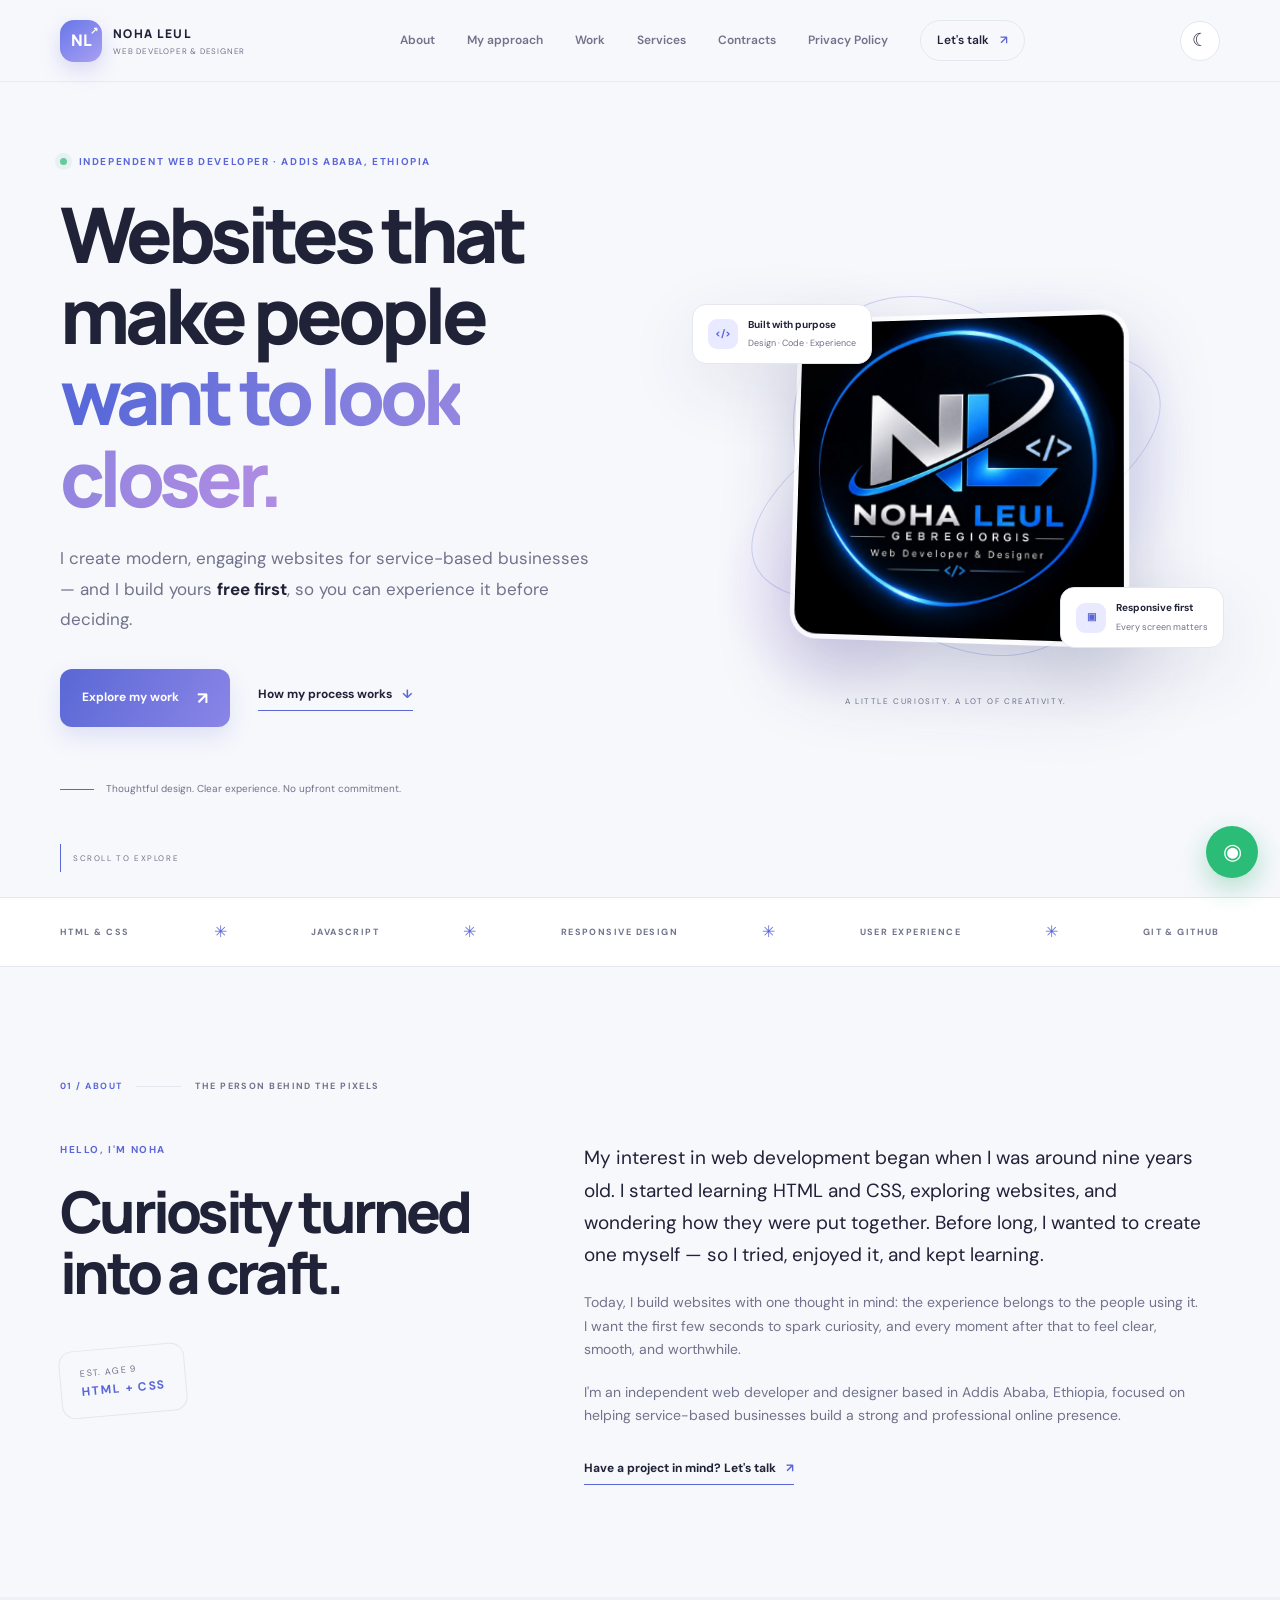
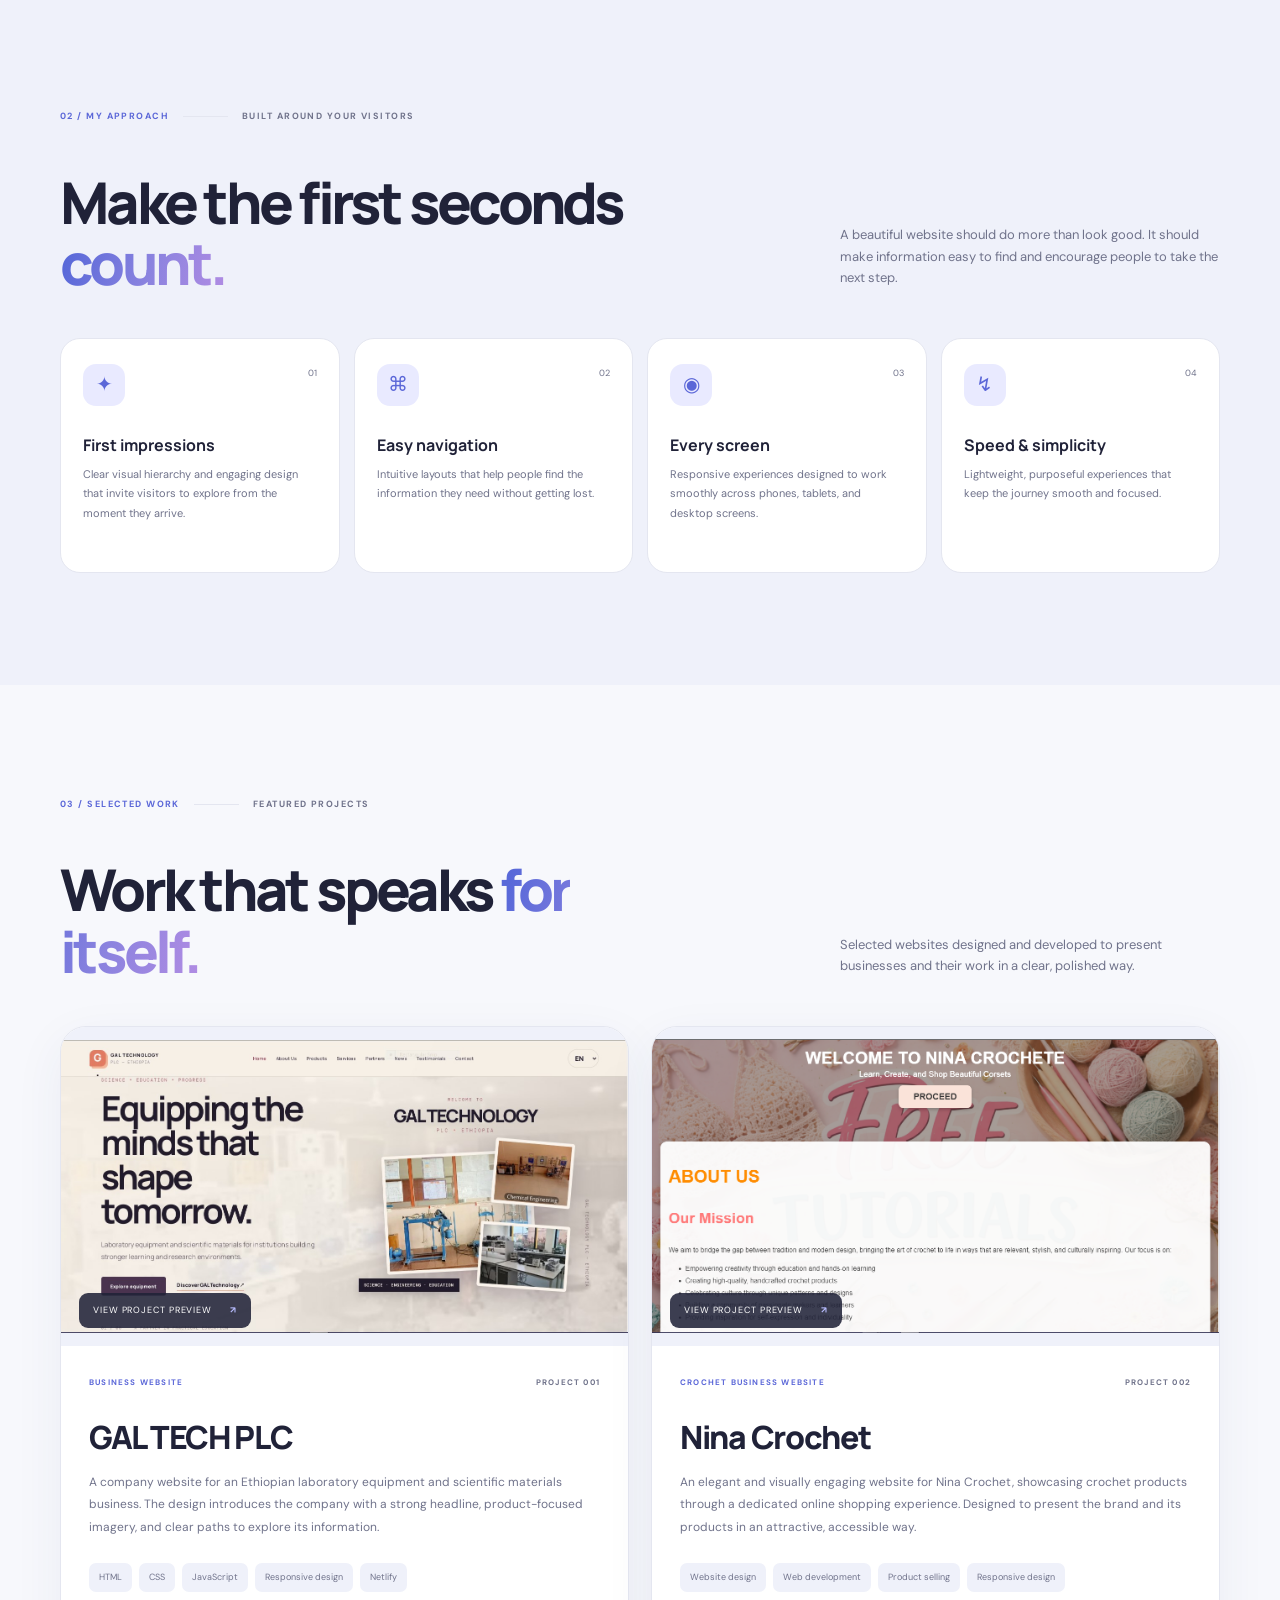
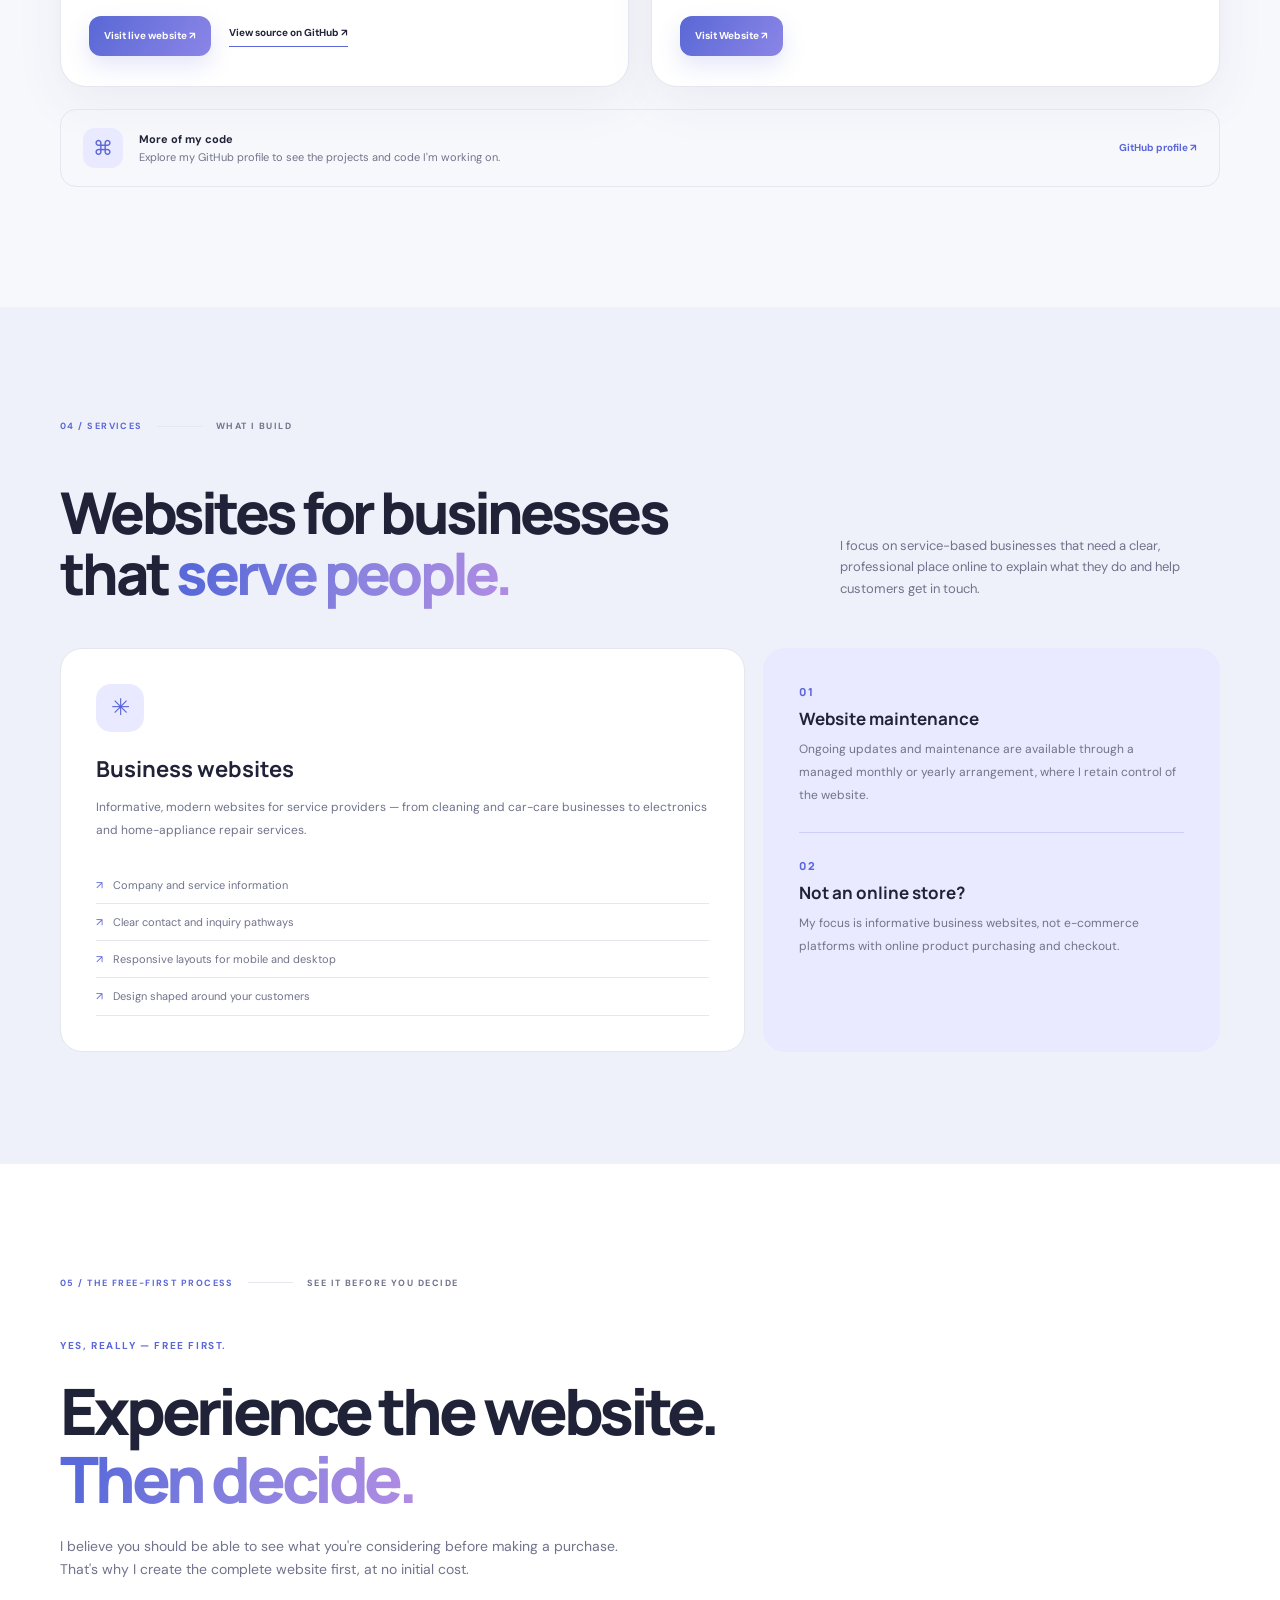
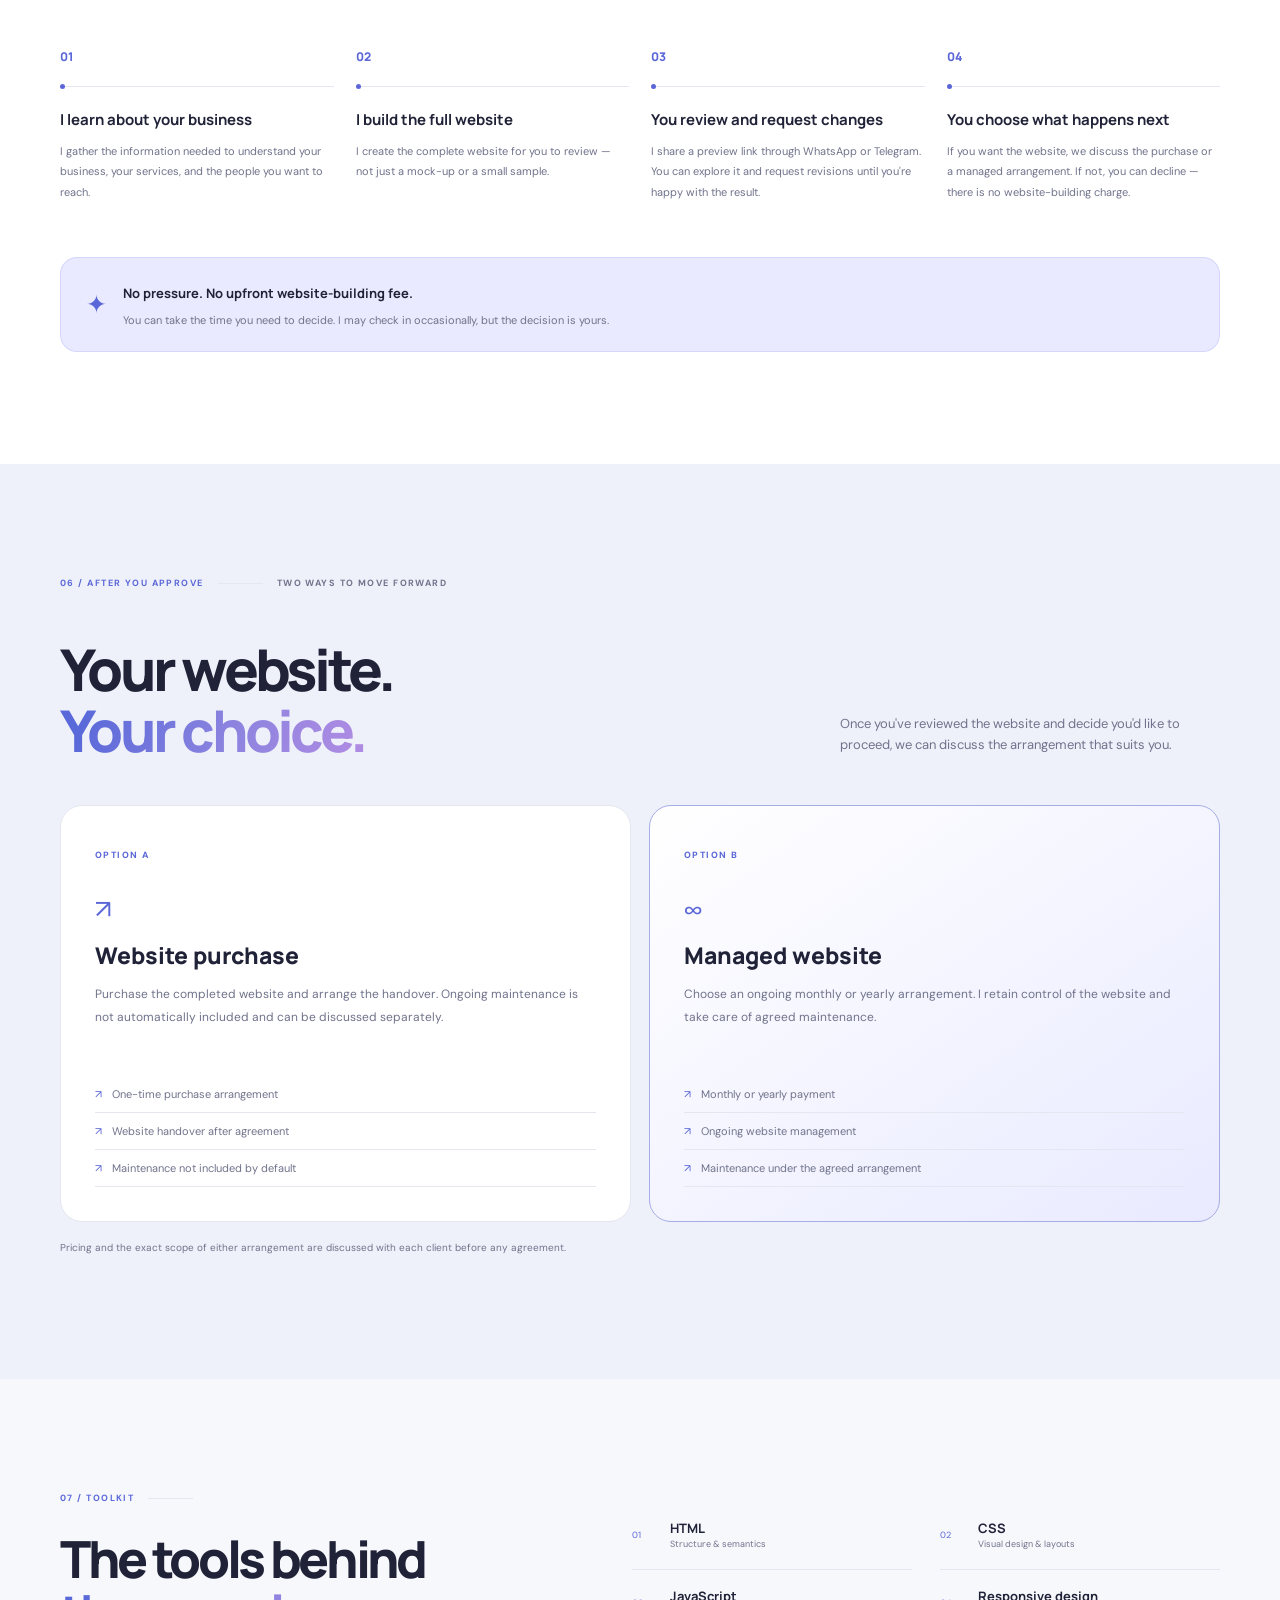
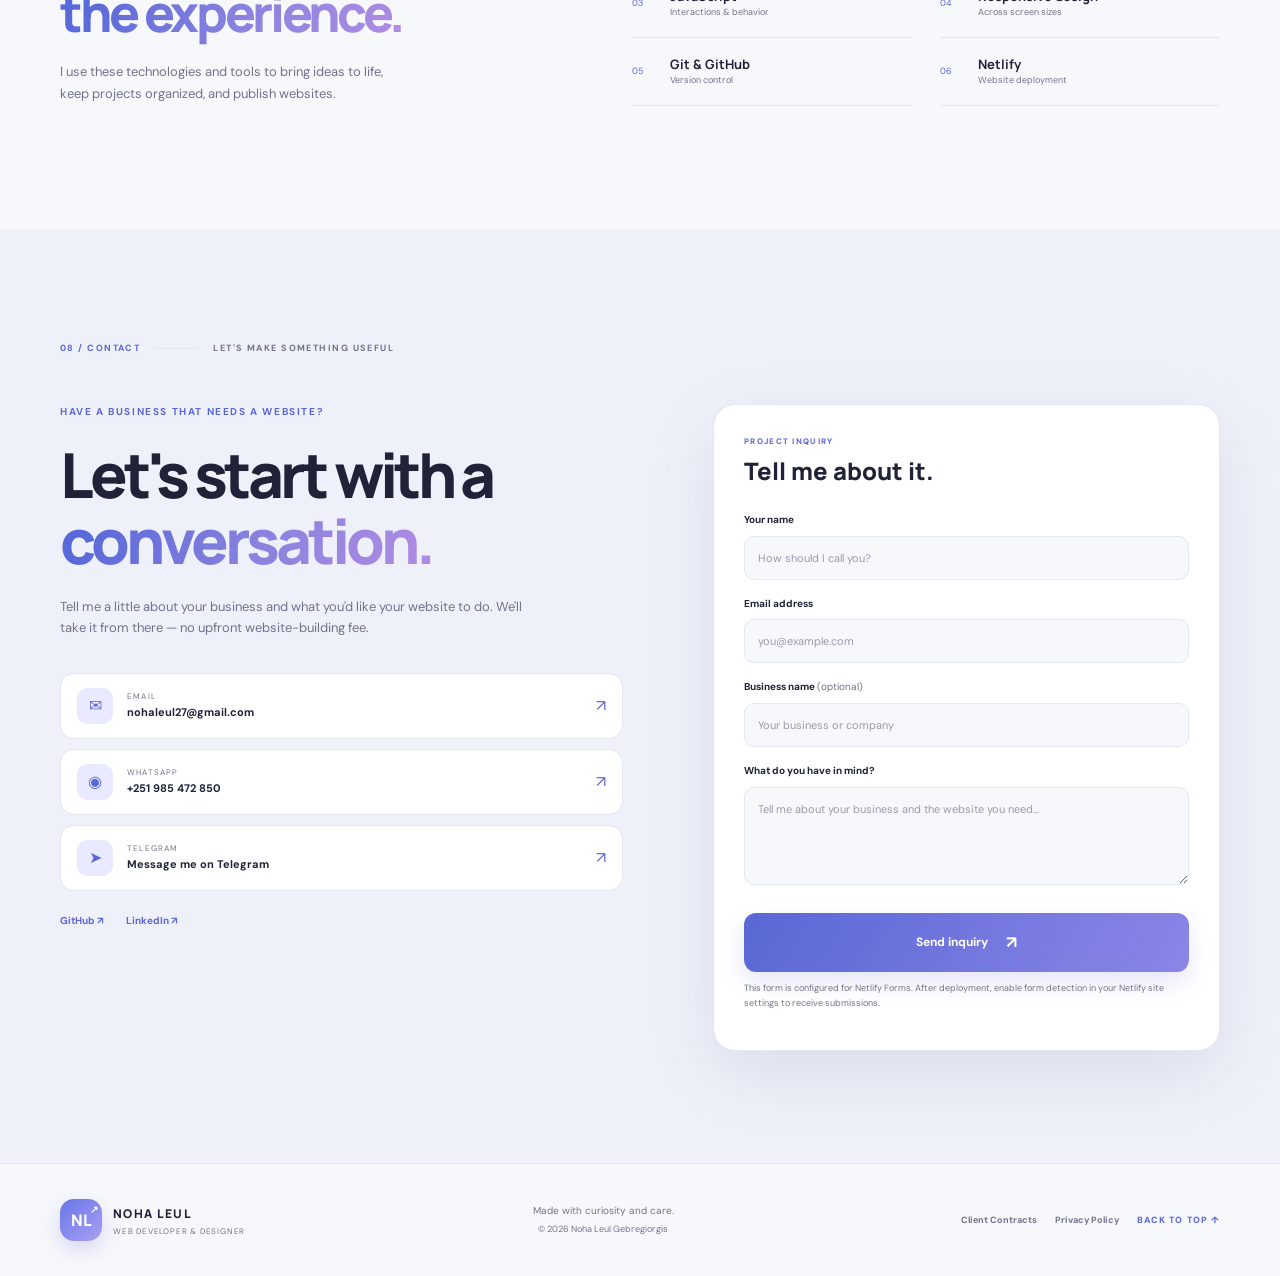
==== index.html @ 5ac69bd1 "Add files via upload" ====
<!DOCTYPE html>
<html lang="en">
<head>
  <meta charset="UTF-8">
  <meta name="viewport" content="width=device-width, initial-scale=1.0">
  <meta name="theme-color" content="#f7f8fc">
  <meta name="description" content="Noha Leul Gebregiorgis — freelance web developer and designer in Addis Ababa, Ethiopia. Modern, responsive websites for service-based businesses, built free first.">
  <meta name="keywords" content="Noha Leul, web developer Ethiopia, freelance web designer Addis Ababa, business websites, responsive web design">
  <meta name="author" content="Noha Leul Gebregiorgis">
  <meta property="og:type" content="website">
  <meta property="og:title" content="Noha Leul | Web Developer & Designer">
  <meta property="og:description" content="Thoughtful websites for service businesses. Built free first, so you can experience the result before deciding.">
  <meta property="og:image" content="assets/noha-nl-logo.jpg">
  <title>Noha Leul — Web Developer & Designer</title>
  <link rel="icon" type="image/png" href="assets/favicon.png">
  <link rel="preconnect" href="https://fonts.googleapis.com">
  <link rel="preconnect" href="https://fonts.gstatic.com" crossorigin>
  <link href="https://fonts.googleapis.com/css2?family=DM+Sans:wght@400;500;600;700&family=Manrope:wght@400;500;600;700;800&display=swap" rel="stylesheet">
  <link rel="stylesheet" href="css/style.css">
</head>
<body>
  <div class="scroll-progress" id="scrollProgress"></div>
  <header class="site-header" id="top">
    <a class="brand" href="#home" aria-label="Noha Leul home">
      <span class="brand-mark">NL<span>↗</span></span>
      <span class="brand-copy"><strong>NOHA LEUL</strong><small>WEB DEVELOPER & DESIGNER</small></span>
    </a>
    <button class="menu-toggle" id="menuToggle" aria-label="Open navigation" aria-expanded="false"><span></span><span></span></button>
    <nav class="nav" id="mainNav">
      <a href="#about">About</a><a href="#approach">My approach</a><a href="#work">Work</a><a href="#services">Services</a><a href="contracts.html">Contracts</a><a href="privacy-policy.html">Privacy Policy</a><a href="#contact" class="nav-cta">Let's talk <span>↗</span></a>
    </nav>
    <button class="theme-toggle" id="themeToggle" aria-label="Switch color theme" title="Switch color theme"><span class="theme-icon">☾</span></button>
  </header>

  <main>
    <section class="hero section-shell" id="home">
      <div class="hero-copy reveal">
        <div class="eyebrow"><span class="status-dot"></span> INDEPENDENT WEB DEVELOPER · ADDIS ABABA, ETHIOPIA</div>
        <h1>Websites that make people <span class="gradient-text">want to look closer.</span></h1>
        <p class="hero-lead">I create modern, engaging websites for service-based businesses — and I build yours <strong>free first</strong>, so you can experience it before deciding.</p>
        <div class="hero-actions">
          <a class="button button-primary" href="#work">Explore my work <span>↗</span></a>
          <a class="text-link" href="#approach">How my process works <span>↓</span></a>
        </div>
        <div class="hero-proof"><span class="proof-line"></span><span>Thoughtful design. Clear experience. No upfront commitment.</span></div>
      </div>
      <div class="hero-art reveal" aria-label="Noha Leul developer monogram artwork">
        <div class="orb orb-one"></div><div class="orb orb-two"></div>
        <div class="orbit orbit-a"></div><div class="orbit orbit-b"></div>
        <div class="hero-logo-card">
          <img src="assets/noha-nl-logo.jpg" alt="NL monogram logo for Noha Leul, Web Developer and Designer">
        </div>
        <div class="floating-chip chip-code"><span class="chip-icon">&lt;/&gt;</span><span><b>Built with purpose</b><small>Design · Code · Experience</small></span></div>
        <div class="floating-chip chip-mobile"><span class="chip-icon">▣</span><span><b>Responsive first</b><small>Every screen matters</small></span></div>
        <div class="art-caption">A LITTLE CURIOSITY. A LOT OF CREATIVITY.</div>
      </div>
      <a class="scroll-cue" href="#about"><span></span> SCROLL TO EXPLORE</a>
    </section>

    <section class="intro-strip">
      <div class="strip-inner"><span>HTML & CSS</span><i>✳</i><span>JAVASCRIPT</span><i>✳</i><span>RESPONSIVE DESIGN</span><i>✳</i><span>USER EXPERIENCE</span><i>✳</i><span>GIT & GITHUB</span></div>
    </section>

    <section class="section section-shell about-section" id="about">
      <div class="section-label reveal"><span>01 / ABOUT</span><span class="label-rule"></span><span>THE PERSON BEHIND THE PIXELS</span></div>
      <div class="about-grid">
        <div class="about-heading reveal"><p class="eyebrow">HELLO, I'M NOHA</p><h2>Curiosity turned into a craft.</h2><div class="about-stamp">EST. AGE 9<br><b>HTML + CSS</b></div></div>
        <div class="about-text reveal">
          <p class="large-copy">My interest in web development began when I was around nine years old. I started learning HTML and CSS, exploring websites, and wondering how they were put together. Before long, I wanted to create one myself — so I tried, enjoyed it, and kept learning.</p>
          <p>Today, I build websites with one thought in mind: the experience belongs to the people using it. I want the first few seconds to spark curiosity, and every moment after that to feel clear, smooth, and worthwhile.</p>
          <p>I'm an independent web developer and designer based in Addis Ababa, Ethiopia, focused on helping service-based businesses build a strong and professional online presence.</p>
          <a class="text-link" href="#contact">Have a project in mind? Let's talk <span>↗</span></a>
        </div>
      </div>
    </section>

    <section class="section approach-section" id="approach">
      <div class="section-shell">
        <div class="section-label reveal"><span>02 / MY APPROACH</span><span class="label-rule"></span><span>BUILT AROUND YOUR VISITORS</span></div>
        <div class="section-heading-row reveal"><h2>Make the first seconds <span class="gradient-text">count.</span></h2><p>A beautiful website should do more than look good. It should make information easy to find and encourage people to take the next step.</p></div>
        <div class="value-grid">
          <article class="value-card reveal"><div class="value-icon">✦</div><span class="card-index">01</span><h3>First impressions</h3><p>Clear visual hierarchy and engaging design that invite visitors to explore from the moment they arrive.</p></article>
          <article class="value-card reveal"><div class="value-icon">⌘</div><span class="card-index">02</span><h3>Easy navigation</h3><p>Intuitive layouts that help people find the information they need without getting lost.</p></article>
          <article class="value-card reveal"><div class="value-icon">◉</div><span class="card-index">03</span><h3>Every screen</h3><p>Responsive experiences designed to work smoothly across phones, tablets, and desktop screens.</p></article>
          <article class="value-card reveal"><div class="value-icon">↯</div><span class="card-index">04</span><h3>Speed & simplicity</h3><p>Lightweight, purposeful experiences that keep the journey smooth and focused.</p></article>
        </div>
      </div>
    </section>

    <section class="section section-shell work-section" id="work">
      <div class="section-label reveal"><span>03 / SELECTED WORK</span><span class="label-rule"></span><span>FEATURED PROJECTS</span></div>
      <div class="section-heading-row reveal"><h2>Work that speaks <span class="gradient-text">for itself.</span></h2><p>Selected websites designed and developed to present businesses and their work in a clear, polished way.</p></div>
      <div class="projects-grid">
        <article class="project-card reveal">
          <button class="project-image-button" type="button" data-preview-src="assets/gal-tech-preview.jpg" data-preview-caption="GAL TECH PLC · Business website" aria-label="Open larger preview of GAL TECH PLC website">
            <img src="assets/gal-tech-preview.jpg" alt="Homepage screenshot of the GAL TECH PLC business website">
            <span class="image-overlay">VIEW PROJECT PREVIEW <b>↗</b></span>
          </button>
          <div class="project-info">
            <div class="project-topline"><span class="project-type">BUSINESS WEBSITE</span><span class="project-number">PROJECT 001</span></div>
            <h3>GAL TECH PLC</h3>
            <p>A company website for an Ethiopian laboratory equipment and scientific materials business. The design introduces the company with a strong headline, product-focused imagery, and clear paths to explore its information.</p>
            <div class="tag-list"><span>HTML</span><span>CSS</span><span>JavaScript</span><span>Responsive design</span><span>Netlify</span></div>
            <div class="project-links"><a class="button button-primary" href="https://galtechplc.netlify.app" target="_blank" rel="noopener">Visit live website ↗</a><a class="text-link" href="https://github.com/NohaLeul/GAL-technology-PLC" target="_blank" rel="noopener">View source on GitHub ↗</a></div>
          </div>
        </article>
        <article class="project-card reveal">
          <button class="project-image-button" type="button" data-preview-src="assets/nina-crochet-preview.png" data-preview-caption="Nina Crochet · Crochet business / product-selling website" aria-label="Open larger preview of Nina Crochet website">
            <img src="assets/nina-crochet-preview.png" alt="Supplied homepage screenshot of the Nina Crochet website">
            <span class="image-overlay">VIEW PROJECT PREVIEW <b>↗</b></span>
          </button>
          <div class="project-info">
            <div class="project-topline"><span class="project-type">CROCHET BUSINESS WEBSITE</span><span class="project-number">PROJECT 002</span></div>
            <h3>Nina Crochet</h3>
            <p>An elegant and visually engaging website for Nina Crochet, showcasing crochet products through a dedicated online shopping experience. Designed to present the brand and its products in an attractive, accessible way.</p>
            <div class="tag-list"><span>Website design</span><span>Web development</span><span>Product selling</span><span>Responsive design</span></div>
            <div class="project-links"><a class="button button-primary" href="https://ninacrochet.netlify.app/" target="_blank" rel="noopener">Visit Website ↗</a></div>
          </div>
        </article>
      </div>
      <div class="github-note reveal"><span class="github-symbol">⌘</span><p><b>More of my code</b><br>Explore my GitHub profile to see the projects and code I'm working on.</p><a href="https://github.com/NohaLeul" target="_blank" rel="noopener">GitHub profile ↗</a></div>
    </section>

    <section class="section services-section" id="services">
      <div class="section-shell">
        <div class="section-label reveal"><span>04 / SERVICES</span><span class="label-rule"></span><span>WHAT I BUILD</span></div>
        <div class="section-heading-row reveal"><h2>Websites for businesses that <span class="gradient-text">serve people.</span></h2><p>I focus on service-based businesses that need a clear, professional place online to explain what they do and help customers get in touch.</p></div>
        <div class="service-layout">
          <div class="service-main reveal"><div class="service-icon">✳</div><h3>Business websites</h3><p>Informative, modern websites for service providers — from cleaning and car-care businesses to electronics and home-appliance repair services.</p><ul><li>Company and service information</li><li>Clear contact and inquiry pathways</li><li>Responsive layouts for mobile and desktop</li><li>Design shaped around your customers</li></ul></div>
          <div class="service-side reveal"><div class="side-number">01</div><h3>Website maintenance</h3><p>Ongoing updates and maintenance are available through a managed monthly or yearly arrangement, where I retain control of the website.</p><div class="side-divider"></div><div class="side-number">02</div><h3>Not an online store?</h3><p>My focus is informative business websites, not e-commerce platforms with online product purchasing and checkout.</p></div>
        </div>
      </div>
    </section>

    <section class="section process-section">
      <div class="section-shell">
        <div class="section-label reveal"><span>05 / THE FREE-FIRST PROCESS</span><span class="label-rule"></span><span>SEE IT BEFORE YOU DECIDE</span></div>
        <div class="process-intro reveal"><p class="eyebrow">YES, REALLY — FREE FIRST.</p><h2>Experience the website.<br><span class="gradient-text">Then decide.</span></h2><p class="process-lead">I believe you should be able to see what you're considering before making a purchase. That's why I create the complete website first, at no initial cost.</p></div>
        <div class="steps-grid">
          <div class="step reveal"><span>01</span><div class="step-line"></div><h3>I learn about your business</h3><p>I gather the information needed to understand your business, your services, and the people you want to reach.</p></div>
          <div class="step reveal"><span>02</span><div class="step-line"></div><h3>I build the full website</h3><p>I create the complete website for you to review — not just a mock-up or a small sample.</p></div>
          <div class="step reveal"><span>03</span><div class="step-line"></div><h3>You review and request changes</h3><p>I share a preview link through WhatsApp or Telegram. You can explore it and request revisions until you're happy with the result.</p></div>
          <div class="step reveal"><span>04</span><div class="step-line"></div><h3>You choose what happens next</h3><p>If you want the website, we discuss the purchase or a managed arrangement. If not, you can decline — there is no website-building charge.</p></div>
        </div>
        <div class="free-note reveal"><span class="free-spark">✦</span><div><b>No pressure. No upfront website-building fee.</b><p>You can take the time you need to decide. I may check in occasionally, but the decision is yours.</p></div></div>
      </div>
    </section>

    <section class="section payment-section">
      <div class="section-shell">
        <div class="section-label reveal"><span>06 / AFTER YOU APPROVE</span><span class="label-rule"></span><span>TWO WAYS TO MOVE FORWARD</span></div>
        <div class="section-heading-row reveal"><h2>Your website.<br><span class="gradient-text">Your choice.</span></h2><p>Once you've reviewed the website and decide you'd like to proceed, we can discuss the arrangement that suits you.</p></div>
        <div class="payment-grid">
          <article class="payment-card reveal"><span class="payment-label">OPTION A</span><div class="payment-icon">↗</div><h3>Website purchase</h3><p>Purchase the completed website and arrange the handover. Ongoing maintenance is not automatically included and can be discussed separately.</p><ul><li>One-time purchase arrangement</li><li>Website handover after agreement</li><li>Maintenance not included by default</li></ul></article>
          <article class="payment-card payment-featured reveal"><span class="payment-label">OPTION B</span><div class="payment-icon">∞</div><h3>Managed website</h3><p>Choose an ongoing monthly or yearly arrangement. I retain control of the website and take care of agreed maintenance.</p><ul><li>Monthly or yearly payment</li><li>Ongoing website management</li><li>Maintenance under the agreed arrangement</li></ul></article>
        </div>
        <p class="payment-footnote reveal">Pricing and the exact scope of either arrangement are discussed with each client before any agreement.</p>
      </div>
    </section>

    <section class="section skills-section">
      <div class="section-shell skills-grid">
        <div class="reveal"><div class="section-label"><span>07 / TOOLKIT</span><span class="label-rule"></span></div><h2>The tools behind<br><span class="gradient-text">the experience.</span></h2><p class="skills-copy">I use these technologies and tools to bring ideas to life, keep projects organized, and publish websites.</p></div>
        <div class="skills-list reveal"><div><span>01</span><b>HTML</b><small>Structure & semantics</small></div><div><span>02</span><b>CSS</b><small>Visual design & layouts</small></div><div><span>03</span><b>JavaScript</b><small>Interactions & behavior</small></div><div><span>04</span><b>Responsive design</b><small>Across screen sizes</small></div><div><span>05</span><b>Git & GitHub</b><small>Version control</small></div><div><span>06</span><b>Netlify</b><small>Website deployment</small></div></div>
      </div>
    </section>

    <section class="section contact-section" id="contact">
      <div class="section-shell">
        <div class="section-label reveal"><span>08 / CONTACT</span><span class="label-rule"></span><span>LET'S MAKE SOMETHING USEFUL</span></div>
        <div class="contact-grid">
          <div class="contact-copy reveal"><p class="eyebrow">HAVE A BUSINESS THAT NEEDS A WEBSITE?</p><h2>Let's start with a <span class="gradient-text">conversation.</span></h2><p>Tell me a little about your business and what you'd like your website to do. We'll take it from there — no upfront website-building fee.</p>
            <div class="contact-methods">
              <a href="mailto:nohaleul27@gmail.com"><span class="method-icon">✉</span><span><small>EMAIL</small><b>nohaleul27@gmail.com</b></span><span class="method-arrow">↗</span></a>
              <a href="https://wa.me/251985472850" target="_blank" rel="noopener"><span class="method-icon">◉</span><span><small>WHATSAPP</small><b>+251 985 472 850</b></span><span class="method-arrow">↗</span></a>
              <a href="https://t.me/+251985472850" target="_blank" rel="noopener"><span class="method-icon">➤</span><span><small>TELEGRAM</small><b>Message me on Telegram</b></span><span class="method-arrow">↗</span></a>
            </div>
            <div class="social-links"><a href="https://github.com/NohaLeul" target="_blank" rel="noopener">GitHub ↗</a><a href="https://www.linkedin.com/in/noha-leul-7a4673451/" target="_blank" rel="noopener">LinkedIn ↗</a></div>
          </div>
          <form class="contact-form reveal" name="portfolio-contact" method="POST" data-netlify="true" netlify-honeypot="bot-field" action="/?success=true">
            <input type="hidden" name="form-name" value="portfolio-contact">
            <p class="hidden-field"><label>Don't fill this out: <input name="bot-field"></label></p>
            <div class="form-heading"><span>PROJECT INQUIRY</span><b>Tell me about it.</b></div>
            <label for="name">Your name</label><input id="name" name="name" type="text" placeholder="How should I call you?" required>
            <label for="email">Email address</label><input id="email" name="email" type="email" placeholder="you@example.com" required>
            <label for="business">Business name <span>(optional)</span></label><input id="business" name="business" type="text" placeholder="Your business or company">
            <label for="message">What do you have in mind?</label><textarea id="message" name="message" rows="4" placeholder="Tell me about your business and the website you need..." required></textarea>
            <button class="button button-primary submit-button" type="submit">Send inquiry <span>↗</span></button>
            <p class="form-note">This form is configured for Netlify Forms. After deployment, enable form detection in your Netlify site settings to receive submissions.</p>
            <p class="form-success" id="formSuccess" role="status" hidden>Thanks for reaching out! Your message has been submitted.</p>
          </form>
        </div>
      </div>
    </section>
  </main>

  <footer class="footer">
    <div class="section-shell footer-inner"><a class="brand" href="#home"><span class="brand-mark">NL<span>↗</span></span><span class="brand-copy"><strong>NOHA LEUL</strong><small>WEB DEVELOPER & DESIGNER</small></span></a><p>Made with curiosity and care.<br><span>© <span id="year"></span> Noha Leul Gebregiorgis</span></p><div class="footer-links"><a href="contracts.html">Client Contracts</a><a href="privacy-policy.html">Privacy Policy</a><a class="back-top" href="#top">BACK TO TOP ↑</a></div></div>
  </footer>

  <a class="whatsapp-float" href="https://wa.me/251985472850" target="_blank" rel="noopener" aria-label="Contact Noha on WhatsApp">◉</a>
  <button class="to-top" id="toTop" aria-label="Scroll to top">↑</button>

  <div class="preview-modal" id="previewModal" aria-hidden="true" role="dialog" aria-label="GAL TECH PLC website preview">
    <button class="modal-close" id="modalClose" aria-label="Close preview">×</button>
    <img src="assets/gal-tech-preview.jpg" alt="Large preview of the GAL TECH PLC homepage">
    <p>GAL TECH PLC · Business website</p>
  </div>
  <script src="js/script.js"></script>
</body>
</html>
---- css/style.css ----
/* Noha Leul Portfolio — light-first, responsive design */
:root{--bg:#f7f8fc;--surface:#fff;--surface-2:#eff1fa;--ink:#202238;--muted:#70738b;--line:#e4e6f0;--blue:#5b67d8;--blue2:#8b8de8;--lav:#e9eaff;--shadow:0 22px 70px rgba(40,47,100,.10);--radius:24px;color-scheme:light}
[data-theme="dark"]{--bg:#121421;--surface:#1b1e30;--surface-2:#23263b;--ink:#f1f2ff;--muted:#a8abc2;--line:#34384e;--blue:#9ca4ff;--blue2:#b7a6ff;--lav:#30334e;--shadow:0 22px 70px rgba(0,0,0,.28);color-scheme:dark}
*{box-sizing:border-box}html{scroll-behavior:smooth;scroll-padding-top:90px}body{margin:0;background:var(--bg);color:var(--ink);font-family:"DM Sans",sans-serif;line-height:1.65;overflow-x:hidden;transition:background .3s,color .3s}a{color:inherit;text-decoration:none}button,input,textarea{font:inherit}button{color:inherit}.section-shell{width:min(1160px,calc(100% - 48px));margin-inline:auto}.section{padding:112px 0}.scroll-progress{position:fixed;z-index:1000;top:0;left:0;height:3px;width:0;background:linear-gradient(90deg,var(--blue),var(--blue2))}
.site-header{height:82px;padding:0 max(24px,calc((100% - 1160px)/2));display:flex;align-items:center;justify-content:space-between;gap:28px;position:sticky;top:0;z-index:100;background:color-mix(in srgb,var(--bg) 88%,transparent);backdrop-filter:blur(18px);border-bottom:1px solid color-mix(in srgb,var(--line) 75%,transparent)}.brand{display:flex;align-items:center;gap:11px;flex-shrink:0}.brand-mark{width:42px;height:42px;border-radius:14px;background:linear-gradient(140deg,#6876e8,#a9a0f3);display:grid;place-items:center;color:white;font-family:Manrope,sans-serif;font-weight:800;font-size:16px;box-shadow:0 8px 20px #7780d744;position:relative}.brand-mark>span{font-size:10px;position:absolute;right:4px;top:2px}.brand-copy{display:grid;line-height:1.25}.brand-copy strong{font:800 12px Manrope;letter-spacing:.12em}.brand-copy small{font-size:8px;letter-spacing:.1em;color:var(--muted);margin-top:4px}.nav{display:flex;align-items:center;gap:32px;font-size:12px;font-weight:600;color:var(--muted)}.nav a{transition:color .2s}.nav a:hover,.nav a.active{color:var(--blue)}.nav .nav-cta{color:var(--ink);padding:10px 16px;border:1px solid var(--line);border-radius:99px}.nav-cta span{color:var(--blue);margin-left:8px}.theme-toggle,.menu-toggle{border:1px solid var(--line);background:var(--surface);width:40px;height:40px;border-radius:50%;cursor:pointer;display:grid;place-items:center}.theme-icon{font-size:18px}.menu-toggle{display:none}
.hero{min-height:690px;display:grid;grid-template-columns:1.05fr .95fr;align-items:center;gap:48px;position:relative;padding-top:72px;padding-bottom:100px}.eyebrow{font-size:10px;font-weight:700;letter-spacing:.16em;color:var(--blue);margin:0 0 22px}.status-dot{display:inline-block;width:7px;height:7px;border-radius:50%;background:#68c99a;margin-right:8px;box-shadow:0 0 0 5px #68c99a20}.hero h1,.section h2{font-family:Manrope,sans-serif;letter-spacing:-.065em;font-weight:800;line-height:1.06}.hero h1{font-size:clamp(48px,6vw,78px);max-width:680px;margin:0 0 25px}.gradient-text{background:linear-gradient(105deg,#5969d9 8%,#8b83df 55%,#b18ce3);-webkit-background-clip:text;background-clip:text;color:transparent}.hero-lead{font-size:17px;color:var(--muted);max-width:530px;line-height:1.8}.hero-lead strong{color:var(--ink)}.hero-actions{display:flex;align-items:center;gap:28px;margin-top:34px}.button{display:inline-flex;align-items:center;justify-content:center;gap:18px;padding:15px 22px;border-radius:12px;font-size:12px;font-weight:700;border:0;cursor:pointer;transition:transform .2s,box-shadow .2s}.button:hover{transform:translateY(-3px);box-shadow:0 12px 25px #6572d633}.button-primary{background:linear-gradient(120deg,#5968d5,#8b85e7);color:#fff;box-shadow:0 10px 22px #6672d52b}.button span{font-size:17px}.text-link{font-size:12px;font-weight:700;color:var(--ink);border-bottom:1px solid var(--blue);padding-bottom:5px}.text-link span{color:var(--blue);margin-left:7px}.hero-proof{display:flex;align-items:center;gap:12px;margin-top:54px;font-size:10px;color:var(--muted)}.proof-line{width:34px;height:1px;background:var(--blue)}.hero-art{height:500px;position:relative;display:grid;place-items:center;perspective:900px}.orb{position:absolute;border-radius:50%;filter:blur(2px)}.orb-one{width:350px;height:350px;background:radial-gradient(circle,#9ea6ff54,transparent 68%);top:50px;right:20px}.orb-two{width:250px;height:250px;background:radial-gradient(circle,#c9a9f455,transparent 68%);bottom:15px;left:20px}.orbit{position:absolute;border:1px solid color-mix(in srgb,var(--blue) 25%,transparent);border-radius:50%;transform:rotate(-24deg)}.orbit-a{width:440px;height:190px}.orbit-b{width:390px;height:290px;transform:rotate(55deg)}.hero-logo-card{width:min(340px,75%);border-radius:28px;overflow:hidden;transform:rotateY(-10deg) rotateX(5deg);box-shadow:0 32px 75px #333b7940;z-index:2;border:5px solid #ffffffaa;animation:float 6s ease-in-out infinite}.hero-logo-card img{display:block;width:100%}.floating-chip{position:absolute;z-index:3;display:flex;align-items:center;gap:10px;padding:12px 15px;background:var(--surface);border:1px solid var(--line);border-radius:14px;box-shadow:var(--shadow);font-size:10px}.floating-chip b,.floating-chip small{display:block}.floating-chip small{color:var(--muted);font-size:9px;margin-top:3px}.chip-icon{width:30px;height:30px;border-radius:9px;background:var(--lav);color:var(--blue);display:grid;place-items:center;font-weight:800}.chip-code{top:78px;left:0}.chip-mobile{bottom:78px;right:-4px}.art-caption{position:absolute;bottom:18px;left:50%;transform:translateX(-50%);white-space:nowrap;font-size:8px;letter-spacing:.2em;color:var(--muted)}.scroll-cue{position:absolute;bottom:25px;left:0;display:flex;align-items:center;gap:12px;font-size:8px;letter-spacing:.2em;color:var(--muted)}.scroll-cue span{height:28px;width:1px;background:var(--blue)}
.intro-strip{border-block:1px solid var(--line);background:var(--surface)}.strip-inner{width:min(1160px,calc(100% - 48px));margin:auto;min-height:68px;display:flex;align-items:center;justify-content:space-between;gap:20px;flex-wrap:wrap}.strip-inner span{font-size:9px;font-weight:700;letter-spacing:.16em;color:var(--muted)}.strip-inner i{color:var(--blue);font-style:normal}
.section-label{display:flex;align-items:center;gap:14px;color:var(--muted);font-size:9px;font-weight:700;letter-spacing:.16em;margin-bottom:48px}.section-label span:first-child{color:var(--blue)}.label-rule{width:45px;height:1px;background:var(--line)}.about-grid{display:grid;grid-template-columns:.8fr 1.2fr;gap:100px}.section h2{font-size:clamp(38px,4.5vw,58px);margin:0}.about-heading{position:relative}.about-stamp{display:inline-grid;margin-top:44px;padding:14px 20px;border:1px solid var(--line);border-radius:14px;color:var(--muted);font-size:9px;letter-spacing:.15em;line-height:1.8;transform:rotate(-5deg)}.about-stamp b{color:var(--blue);font-size:12px}.about-text{max-width:620px;color:var(--muted);font-size:14px}.about-text p{margin:0 0 20px}.about-text .large-copy{font-size:19px;line-height:1.7;color:var(--ink)}.about-text .text-link{display:inline-block;margin-top:12px}
.approach-section,.services-section{background:var(--surface-2)}.section-heading-row{display:flex;align-items:end;justify-content:space-between;gap:40px;margin-bottom:44px}.section-heading-row h2{max-width:620px}.section-heading-row>p{max-width:380px;color:var(--muted);font-size:13px;margin:0 0 5px}.value-grid{display:grid;grid-template-columns:repeat(4,1fr);gap:14px}.value-card{position:relative;min-height:235px;background:var(--surface);border:1px solid var(--line);border-radius:20px;padding:25px 22px;transition:transform .25s,box-shadow .25s}.value-card:hover,.payment-card:hover{transform:translateY(-6px);box-shadow:var(--shadow)}.value-icon{width:42px;height:42px;border-radius:13px;background:var(--lav);color:var(--blue);display:grid;place-items:center;font-size:20px}.card-index{position:absolute;right:22px;top:27px;color:var(--muted);font-size:9px}.value-card h3{font:700 16px Manrope;margin:28px 0 9px}.value-card p{font-size:11px;color:var(--muted);line-height:1.8;margin:0}
.work-section{padding-bottom:120px}.projects-grid{display:grid;grid-template-columns:repeat(2,minmax(0,1fr));gap:22px;align-items:stretch}.project-card{display:grid;grid-template-columns:1fr;grid-template-rows:auto 1fr;min-width:0;gap:0;background:var(--surface);border:1px solid var(--line);border-radius:26px;overflow:hidden;box-shadow:0 15px 50px #343b7610}.project-image-button{display:block;width:100%;aspect-ratio:16/9;min-height:0;border:0;padding:0;background:var(--surface-2);position:relative;cursor:zoom-in;overflow:hidden}.project-image-button img{width:100%;height:100%;object-fit:contain;object-position:center;display:block;transition:transform .5s}.project-image-button:hover img{transform:scale(1.015)}.image-overlay{position:absolute;bottom:18px;left:18px;background:#202238dd;color:white;padding:10px 14px;border-radius:9px;font-size:9px;letter-spacing:.1em}.image-overlay b{margin-left:15px;color:#b7bcff}.project-info{padding:30px 28px;align-self:center}.project-topline{display:flex;justify-content:space-between;color:var(--muted);font-size:8px;letter-spacing:.15em;font-weight:700}.project-type{color:var(--blue)}.project-info h3{font:800 32px Manrope;letter-spacing:-.04em;margin:26px 0 12px}.project-info>p{font-size:12px;color:var(--muted);line-height:1.9}.tag-list{display:flex;flex-wrap:wrap;gap:7px;margin:24px 0}.tag-list span{font-size:9px;padding:7px 10px;background:var(--surface-2);border-radius:7px;color:var(--muted)}.project-links{display:flex;align-items:center;gap:18px;flex-wrap:wrap}.project-links .button{padding:12px 15px;font-size:10px}.project-links .text-link{font-size:10px}.github-note{display:flex;align-items:center;gap:16px;margin-top:22px;padding:18px 22px;border:1px solid var(--line);border-radius:16px}.github-symbol{width:40px;height:40px;border-radius:12px;background:var(--lav);display:grid;place-items:center;color:var(--blue);font-size:20px}.github-note p{font-size:11px;color:var(--muted);margin:0;flex:1}.github-note p b{color:var(--ink)}.github-note>a{font-size:10px;font-weight:700;color:var(--blue)}
.service-layout{display:grid;grid-template-columns:1.2fr .8fr;gap:18px}.service-main,.service-side{background:var(--surface);border:1px solid var(--line);border-radius:22px;padding:35px}.service-icon{width:48px;height:48px;border-radius:15px;background:var(--lav);color:var(--blue);display:grid;place-items:center;font-size:23px}.service-main h3,.service-side h3{font:700 22px Manrope;margin:22px 0 10px}.service-main p,.service-side p{font-size:12px;color:var(--muted);line-height:1.9}.service-main ul,.payment-card ul{padding:0;list-style:none;margin:25px 0 0}.service-main li,.payment-card li{font-size:11px;color:var(--muted);padding:9px 0;border-bottom:1px solid var(--line)}.service-main li:before,.payment-card li:before{content:"↗";color:var(--blue);margin-right:10px}.service-side{background:var(--lav);border-color:transparent}.side-number{font:800 11px Manrope;color:var(--blue);letter-spacing:.15em}.service-side h3{font-size:17px;margin:8px 0}.service-side p{margin:0}.side-divider{height:1px;background:color-mix(in srgb,var(--blue) 20%,transparent);margin:25px 0}
.process-section{background:var(--surface)}.process-intro{max-width:700px}.process-intro h2{font-size:clamp(42px,5vw,64px)}.process-lead{max-width:560px;color:var(--muted);font-size:14px;margin-top:22px}.steps-grid{display:grid;grid-template-columns:repeat(4,1fr);gap:22px;margin-top:62px}.step>span{font:800 12px Manrope;color:var(--blue)}.step-line{height:1px;background:var(--line);margin:17px 0 22px;position:relative}.step-line:before{content:"";position:absolute;left:0;top:-2px;width:5px;height:5px;border-radius:50%;background:var(--blue)}.step h3{font:700 15px Manrope;margin:0 0 10px}.step p{font-size:11px;color:var(--muted);line-height:1.85}.free-note{display:flex;gap:16px;align-items:center;margin-top:44px;padding:22px 25px;border:1px solid #a7b0f055;background:var(--lav);border-radius:17px}.free-spark{font-size:25px;color:var(--blue)}.free-note b{font:700 13px Manrope}.free-note p{font-size:11px;color:var(--muted);margin:4px 0 0}
.payment-section{background:var(--surface-2)}.payment-grid{display:grid;grid-template-columns:1fr 1fr;gap:18px}.payment-card{background:var(--surface);border:1px solid var(--line);border-radius:22px;padding:34px;transition:transform .25s,box-shadow .25s}.payment-featured{border-color:color-mix(in srgb,var(--blue) 45%,var(--line));background:linear-gradient(145deg,var(--surface),var(--lav))}.payment-label{font-size:9px;letter-spacing:.16em;font-weight:800;color:var(--blue)}.payment-icon{font-size:26px;color:var(--blue);margin:22px 0 8px}.payment-card h3{font:800 23px Manrope;margin:0}.payment-card>p{font-size:12px;color:var(--muted);line-height:1.9;min-height:68px}.payment-card li{font-size:11px}.payment-footnote{font-size:10px;color:var(--muted);margin-top:18px}
.skills-grid{display:grid;grid-template-columns:.9fr 1.1fr;gap:90px;align-items:center}.skills-grid .section-label{margin-bottom:25px}.skills-grid h2{font-size:clamp(38px,4vw,52px)}.skills-copy{font-size:13px;color:var(--muted);max-width:350px;margin-top:22px}.skills-list{display:grid;grid-template-columns:1fr 1fr;gap:0 28px}.skills-list>div{display:grid;grid-template-columns:28px 1fr;align-items:center;column-gap:10px;padding:17px 0;border-bottom:1px solid var(--line)}.skills-list>div>span{grid-row:span 2;font-size:9px;color:var(--blue)}.skills-list b{font:700 13px Manrope}.skills-list small{font-size:9px;color:var(--muted)}
.contact-section{background:var(--surface-2)}.contact-grid{display:grid;grid-template-columns:1fr .9fr;gap:90px;align-items:start}.contact-copy h2{font-size:clamp(42px,5vw,62px)}.contact-copy>p:not(.eyebrow){color:var(--muted);font-size:13px;max-width:470px;margin:22px 0 34px}.contact-methods{display:grid;gap:10px}.contact-methods>a{display:flex;align-items:center;gap:14px;padding:14px 16px;background:var(--surface);border:1px solid var(--line);border-radius:14px}.method-icon{width:36px;height:36px;border-radius:11px;background:var(--lav);color:var(--blue);display:grid;place-items:center}.contact-methods a>span:nth-child(2){display:grid;flex:1}.contact-methods small{font-size:8px;letter-spacing:.15em;color:var(--muted)}.contact-methods b{font-size:11px}.method-arrow{color:var(--blue)}.social-links{display:flex;gap:22px;margin-top:22px}.social-links a{font-size:10px;font-weight:700;color:var(--blue)}.contact-form{padding:30px;background:var(--surface);border:1px solid var(--line);border-radius:22px;box-shadow:var(--shadow)}.form-heading{display:grid;gap:6px;margin-bottom:25px}.form-heading span{font-size:8px;letter-spacing:.16em;color:var(--blue);font-weight:800}.form-heading b{font:800 24px Manrope}.contact-form label{display:block;font-size:10px;font-weight:700;margin:16px 0 7px}.contact-form label span{font-weight:400;color:var(--muted)}.contact-form input,.contact-form textarea{width:100%;border:1px solid var(--line);background:var(--bg);color:var(--ink);border-radius:10px;padding:12px 13px;font-size:11px;outline:none;resize:vertical}.contact-form input:focus,.contact-form textarea:focus{border-color:var(--blue);box-shadow:0 0 0 3px color-mix(in srgb,var(--blue) 12%,transparent)}.contact-form input::placeholder,.contact-form textarea::placeholder{color:var(--muted);opacity:.7}.submit-button{width:100%;margin-top:20px}.form-note{font-size:9px;color:var(--muted);line-height:1.7}.form-success{font-size:11px;color:#288b64}.hidden-field{position:absolute;left:-5000px}
.footer{padding:28px 0;border-top:1px solid var(--line)}.footer-inner{display:flex;align-items:center;justify-content:space-between;gap:20px}.footer-inner>p{text-align:center;color:var(--muted);font-size:10px;line-height:1.8}.footer-inner>p span{font-size:9px}.back-top{font-size:9px;letter-spacing:.12em;color:var(--blue);font-weight:800}.whatsapp-float{position:fixed;right:22px;bottom:22px;z-index:90;width:52px;height:52px;border-radius:50%;display:grid;place-items:center;background:#2bbd78;color:white;font-size:22px;box-shadow:0 10px 28px #21a96955;transition:transform .2s}.whatsapp-float:hover{transform:translateY(-4px)}.to-top{position:fixed;right:28px;bottom:88px;width:38px;height:38px;border-radius:12px;border:1px solid var(--line);background:var(--surface);color:var(--blue);font-size:18px;cursor:pointer;opacity:0;pointer-events:none;transform:translateY(10px);transition:.25s;z-index:80}.to-top.visible{opacity:1;pointer-events:auto;transform:translateY(0)}
.preview-modal{position:fixed;inset:0;z-index:300;background:#111321ed;display:none;align-items:center;justify-content:center;flex-direction:column;padding:60px 24px 25px}.preview-modal.open{display:flex}.preview-modal img{max-width:min(1100px,95vw);max-height:78vh;object-fit:contain;border-radius:12px}.preview-modal p{color:#fff;font-size:11px;letter-spacing:.1em}.modal-close{position:absolute;top:20px;right:28px;border:1px solid #ffffff66;background:transparent;color:#fff;border-radius:50%;width:42px;height:42px;font-size:27px;cursor:pointer}
.reveal{opacity:0;transform:translateY(24px);transition:opacity .7s ease,transform .7s ease}.reveal.visible{opacity:1;transform:translateY(0)}@keyframes float{0%,100%{transform:translateY(0) rotateY(-10deg) rotateX(5deg)}50%{transform:translateY(-13px) rotateY(-7deg) rotateX(3deg)}}
@media(max-width:900px){.nav{gap:18px}.hero{gap:20px}.hero-art{height:420px}.hero h1{font-size:clamp(46px,7vw,65px)}.about-grid{gap:50px}.value-grid{grid-template-columns:1fr 1fr}.contact-grid{gap:40px}.section{padding:88px 0}}
@media(max-width:700px){.projects-grid{grid-template-columns:1fr;gap:18px}.project-info{padding:26px 22px}.project-info h3{font-size:28px}.project-image-button{aspect-ratio:16/9}.site-header{height:70px;padding-inline:20px;gap:12px}.menu-toggle{display:flex;flex-direction:column;justify-content:center;gap:5px;margin-left:auto}.menu-toggle span{display:block;width:16px;height:1.5px;background:var(--ink)}.theme-toggle{width:38px;height:38px}.nav{position:absolute;top:69px;left:0;right:0;display:none;flex-direction:column;align-items:stretch;gap:0;padding:12px 20px 20px;background:var(--bg);border-bottom:1px solid var(--line)}.nav.open{display:flex}.nav a{padding:13px 5px;border-bottom:1px solid var(--line)}.nav .nav-cta{border:0;padding:13px 5px}.section-shell{width:min(100% - 38px,560px)}.hero{grid-template-columns:1fr;padding-top:75px;padding-bottom:90px;min-height:unset}.hero h1{font-size:clamp(48px,12vw,68px)}.hero-lead{font-size:15px}.hero-art{height:390px;margin-top:8px}.hero-logo-card{width:260px}.orbit-a{width:340px}.orbit-b{width:320px}.chip-code{left:0;top:50px}.chip-mobile{right:0;bottom:50px}.scroll-cue{bottom:22px}.strip-inner{justify-content:center;gap:12px 18px;padding-block:18px}.strip-inner span{font-size:8px}.strip-inner i{font-size:10px}.section{padding:76px 0}.section-label{font-size:8px;gap:9px;margin-bottom:35px}.section-label span:last-child{font-size:7px}.about-grid,.skills-grid,.contact-grid{grid-template-columns:1fr;gap:35px}.about-stamp{margin-top:25px}.about-text .large-copy{font-size:17px}.section-heading-row{display:block}.section-heading-row>p{margin-top:20px}.value-grid{gap:10px}.value-card{padding:19px;min-height:220px}.value-card h3{font-size:14px}.value-card p{font-size:10px}.project-card{grid-template-columns:1fr}.project-image-button{min-height:230px}.project-info{padding:28px 23px}.project-info h3{font-size:27px}.project-links{align-items:flex-start;flex-direction:column}.github-note{align-items:flex-start;flex-wrap:wrap}.github-note p{min-width:calc(100% - 60px)}.github-note>a{margin-left:56px}.service-layout,.payment-grid{grid-template-columns:1fr}.service-main,.service-side,.payment-card{padding:26px}.steps-grid{grid-template-columns:1fr 1fr;gap:24px 18px;margin-top:40px}.step p{font-size:10px}.free-note{align-items:flex-start;padding:18px}.skills-grid{gap:25px}.skills-list{gap:0 16px}.contact-grid{gap:30px}.contact-form{padding:23px}.footer-inner{flex-wrap:wrap}.footer-inner>p{order:3;width:100%;text-align:left;margin:0}.back-top{margin-left:auto}.whatsapp-float{right:16px;bottom:16px;width:48px;height:48px}.to-top{right:21px;bottom:75px}}
@media(max-width:390px){.brand-copy small{font-size:7px}.hero h1{font-size:45px}.hero-actions{align-items:flex-start;flex-direction:column;gap:18px}.hero-art{height:330px}.hero-logo-card{width:220px}.floating-chip{padding:9px}.chip-code{top:30px}.chip-mobile{bottom:40px}.value-card{min-height:235px}.steps-grid{grid-template-columns:1fr}.section-label span:last-child{display:none}}
@media(prefers-reduced-motion:reduce){*,*::before,*::after{scroll-behavior:auto!important;animation-duration:.01ms!important;animation-iteration-count:1!important;transition-duration:.01ms!important}.reveal{opacity:1;transform:none}}


/* Additional pages — intentionally use the portfolio's existing design tokens */
.legal-main{min-height:70vh;padding:76px 0 110px}
.legal-wrap{width:min(900px,calc(100% - 48px));margin:auto}
.legal-kicker{font-size:9px;font-weight:800;letter-spacing:.18em;color:var(--blue);margin:0 0 15px}
.legal-title{font:800 clamp(38px,6vw,62px)/1.08 Manrope,sans-serif;letter-spacing:-.06em;margin:0 0 18px}
.legal-lead{font-size:15px;line-height:1.9;color:var(--muted);max-width:720px;margin:0 0 26px}
.legal-meta{display:flex;flex-wrap:wrap;gap:12px 24px;color:var(--muted);font-size:10px;margin:0 0 38px}
.legal-meta strong{color:var(--ink)}
.legal-card{background:var(--surface);border:1px solid var(--line);border-radius:22px;padding:clamp(22px,4vw,38px);box-shadow:var(--shadow);margin:22px 0}
.legal-card h2{font:800 21px Manrope,sans-serif;letter-spacing:-.035em;margin:0 0 14px}
.legal-card h3{font:700 15px Manrope,sans-serif;margin:22px 0 8px}
.legal-card p,.legal-card li{font-size:12px;line-height:1.9;color:var(--muted)}
.legal-card p{margin:0 0 13px}.legal-card p:last-child{margin-bottom:0}
.legal-card ul{padding-left:19px;margin:10px 0}
.legal-card li{padding:3px 0}
.legal-callout{border-left:3px solid var(--blue);padding:14px 18px;background:var(--lav);border-radius:0 12px 12px 0;margin:18px 0}
.legal-callout p{color:var(--ink);margin:0}
.legal-actions{display:flex;gap:14px;flex-wrap:wrap;margin-top:28px}
.legal-actions .button{font-size:11px}
.legal-form{display:grid;grid-template-columns:1fr 1fr;gap:0 18px}
.legal-form .field{min-width:0}.legal-form .field-full{grid-column:1/-1}
.legal-form label{display:block;font-size:10px;font-weight:700;margin:15px 0 7px}
.legal-form input,.legal-form select,.legal-form textarea{width:100%;border:1px solid var(--line);background:var(--bg);color:var(--ink);border-radius:10px;padding:12px 13px;font-size:12px;outline:none}
.legal-form textarea{resize:vertical;min-height:100px}
.legal-form input:focus,.legal-form select:focus,.legal-form textarea:focus{border-color:var(--blue);box-shadow:0 0 0 3px color-mix(in srgb,var(--blue) 12%,transparent)}
.legal-check{display:flex;align-items:flex-start;gap:10px;margin:20px 0;color:var(--muted);font-size:11px;line-height:1.7}
.legal-check input{width:16px;height:16px;margin-top:2px;accent-color:var(--blue);flex:0 0 auto}
.form-disclaimer{font-size:10px!important;color:var(--muted)!important;line-height:1.8!important}
.footer-links{display:flex;align-items:center;gap:18px;flex-wrap:wrap;font-size:9px;font-weight:700;color:var(--muted)}
.footer-links a:hover{color:var(--blue)}
.legal-navlink{color:var(--blue)!important}
.print-agreement{display:none}
@media(max-width:700px){
 .legal-main{padding:52px 0 80px}.legal-wrap{width:min(100% - 38px,560px)}
 .legal-form{grid-template-columns:1fr}.legal-form .field-full{grid-column:auto}
 .footer-links{width:100%;justify-content:flex-start}.footer-inner{gap:18px}
}
@media print{
 @page{size:A4;margin:16mm}
 body{background:#fff!important;color:#171717!important;font-family:Arial,sans-serif!important}
 .site-header,.footer,.whatsapp-float,.legal-actions,.to-top,.scroll-progress,.no-print{display:none!important}
 .legal-main{padding:0!important}.legal-wrap{width:100%!important;max-width:none!important}
 .legal-card{box-shadow:none!important;border:1px solid #ccc!important;break-inside:avoid;padding:18px!important}
 .legal-card p,.legal-card li{color:#333!important;font-size:10pt!important}
 .legal-title{font-size:26pt!important}.legal-lead{font-size:11pt!important}
 .print-agreement{display:block!important}.agreement-form-card{display:none!important}
 a{color:#111!important;text-decoration:none!important}
}

@media(min-width:701px) and (max-width:1100px){.nav{gap:14px;font-size:10px}.site-header{gap:18px}}
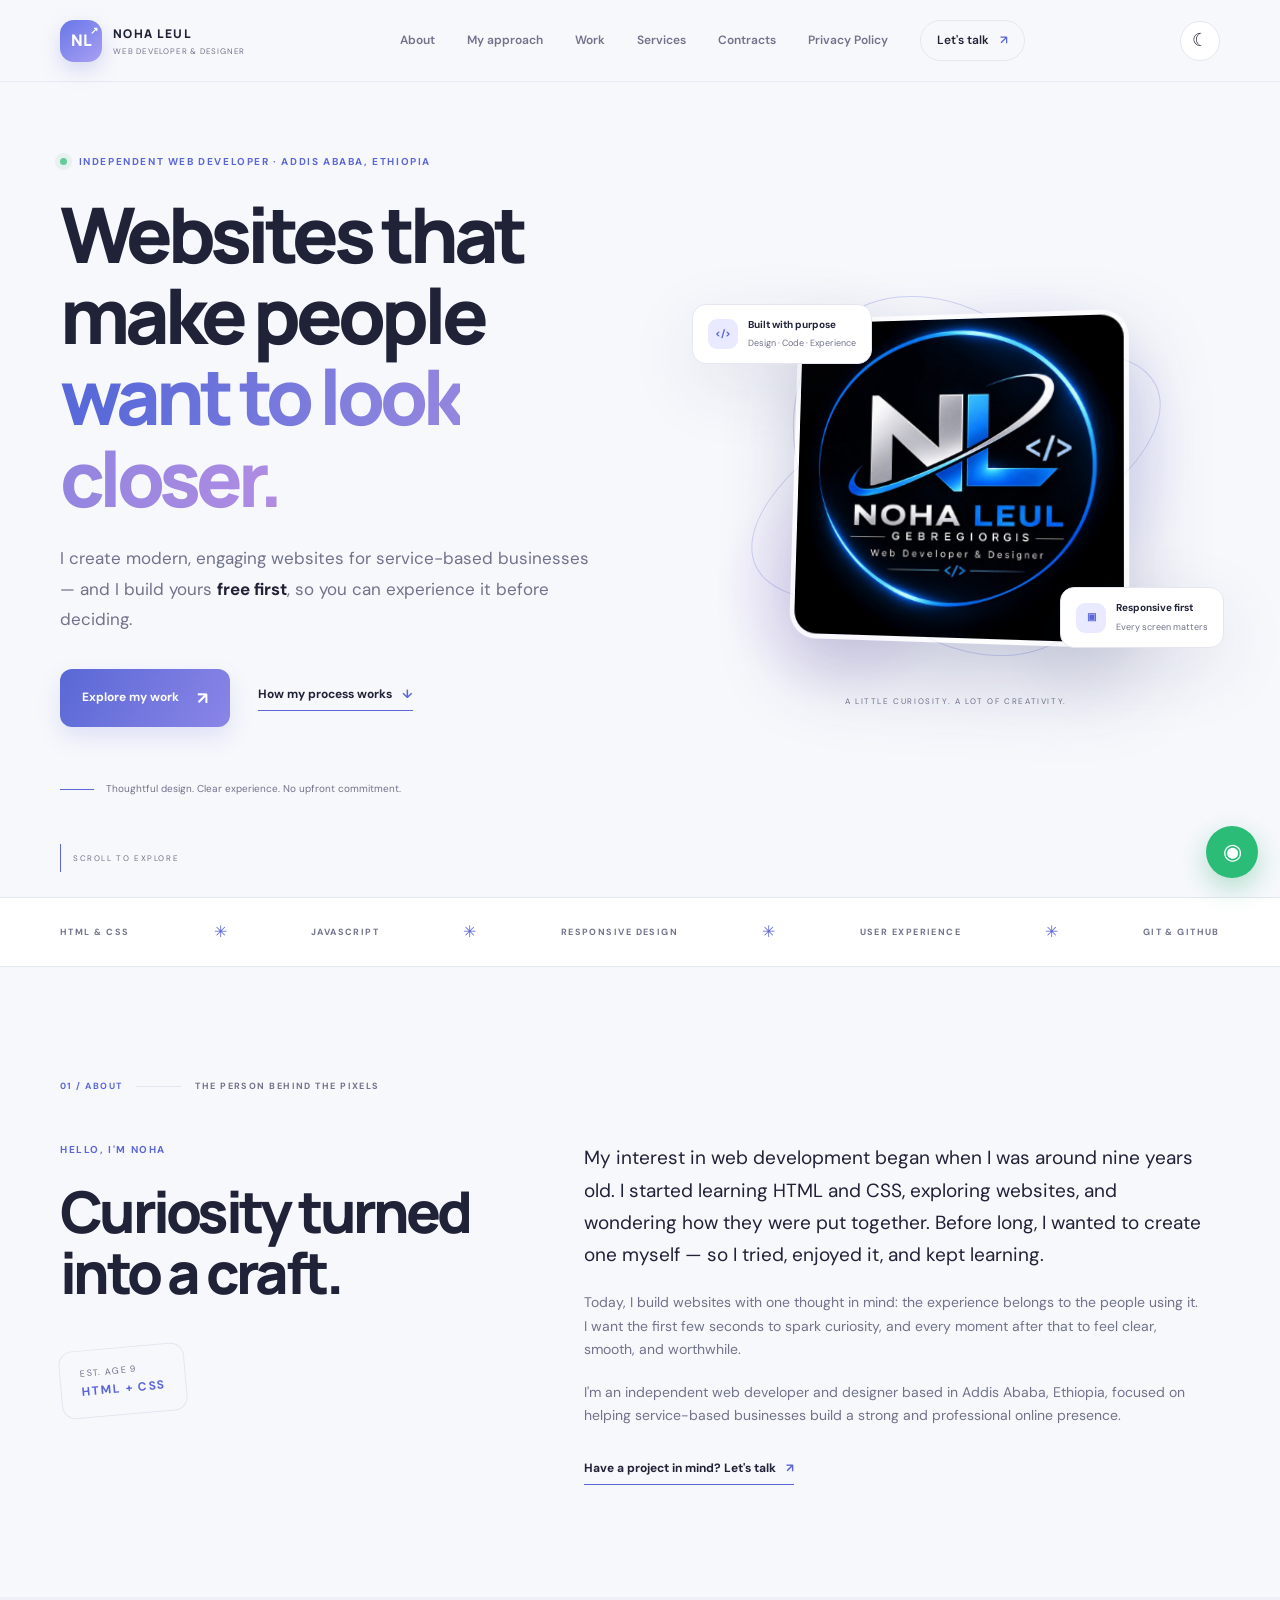
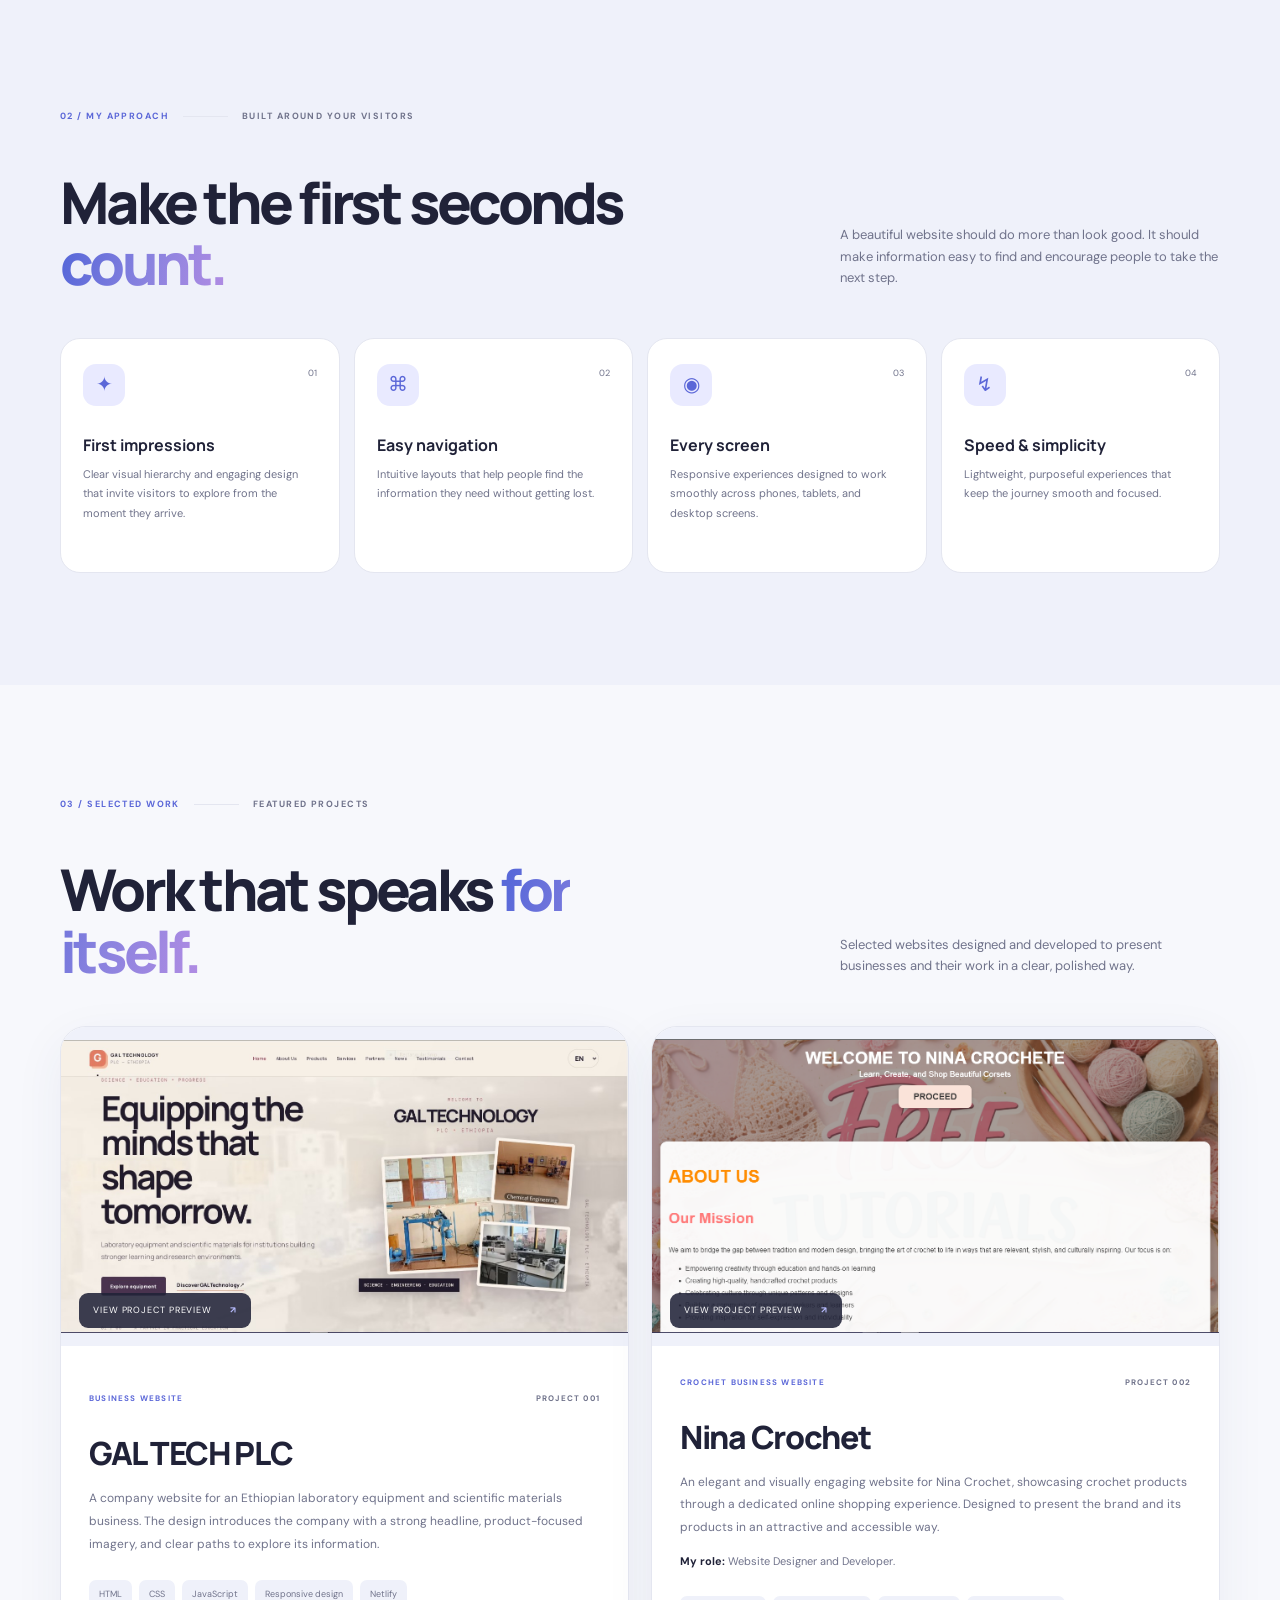
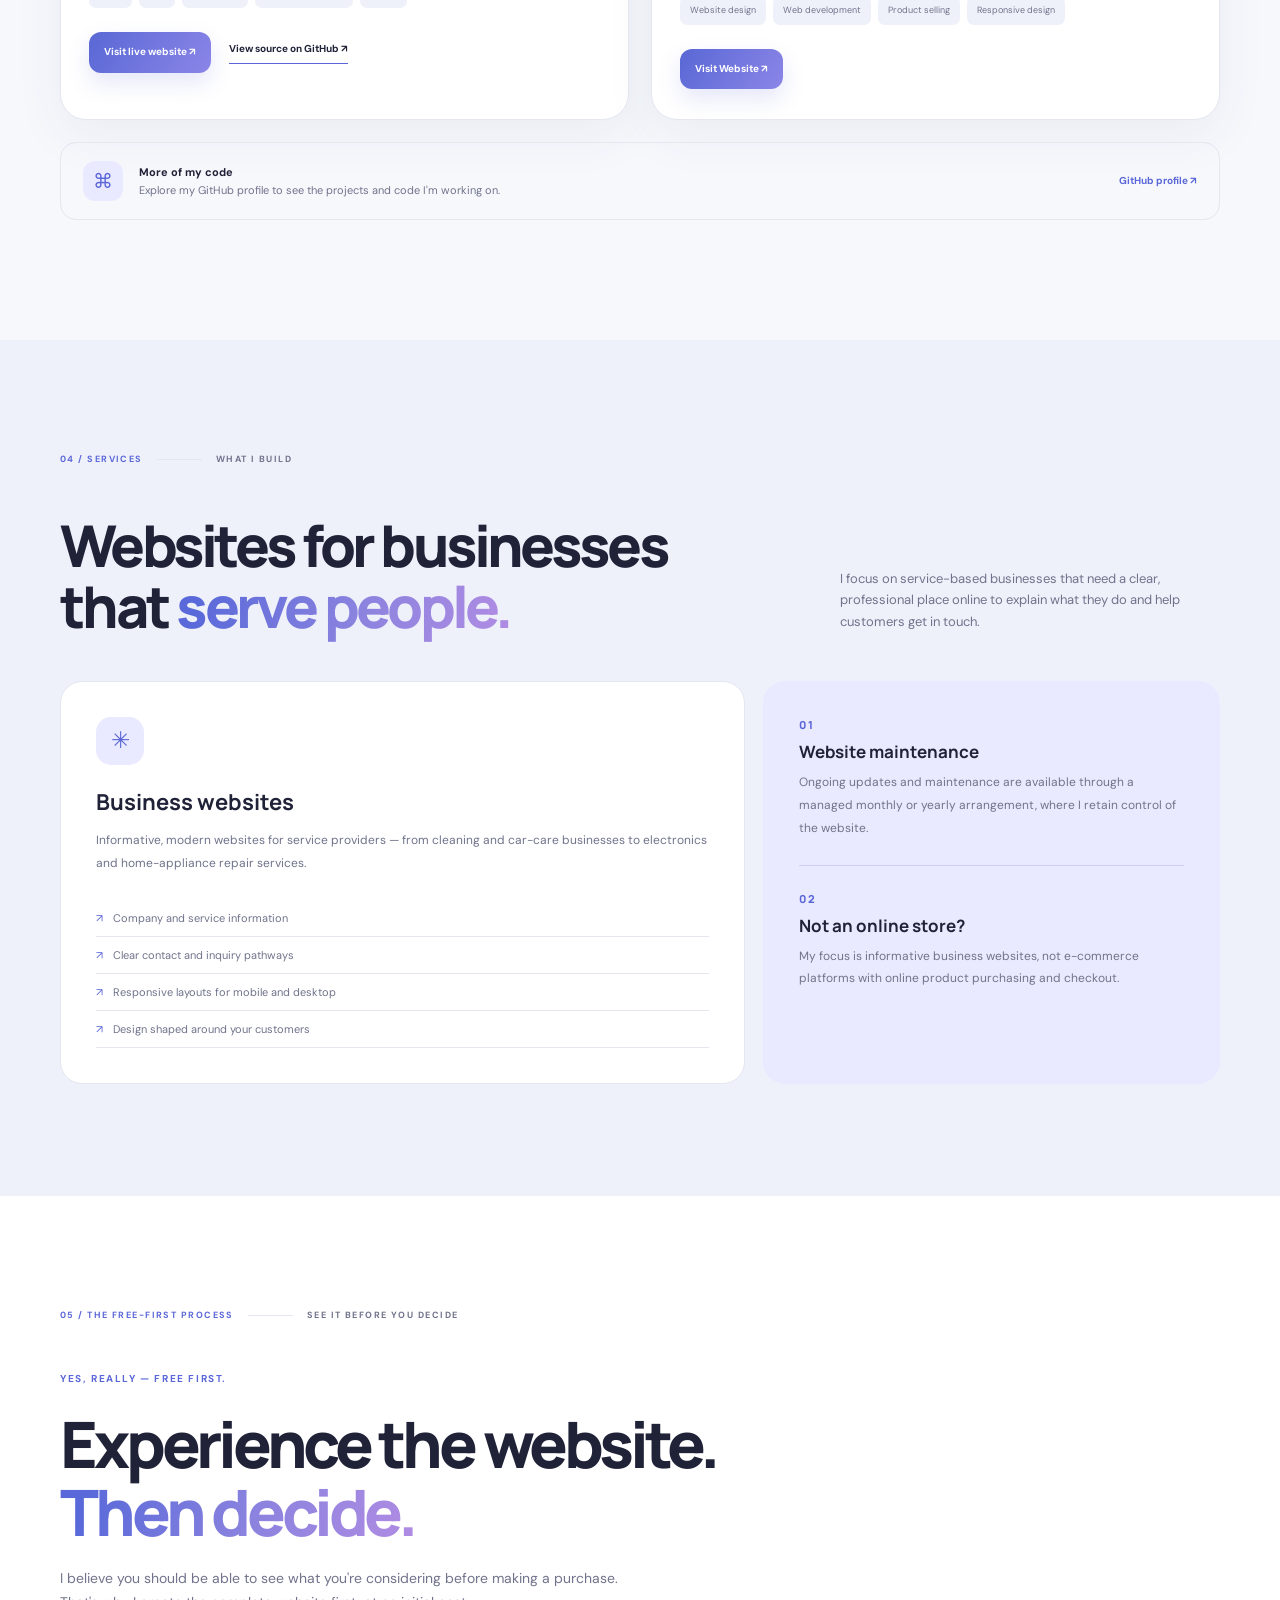
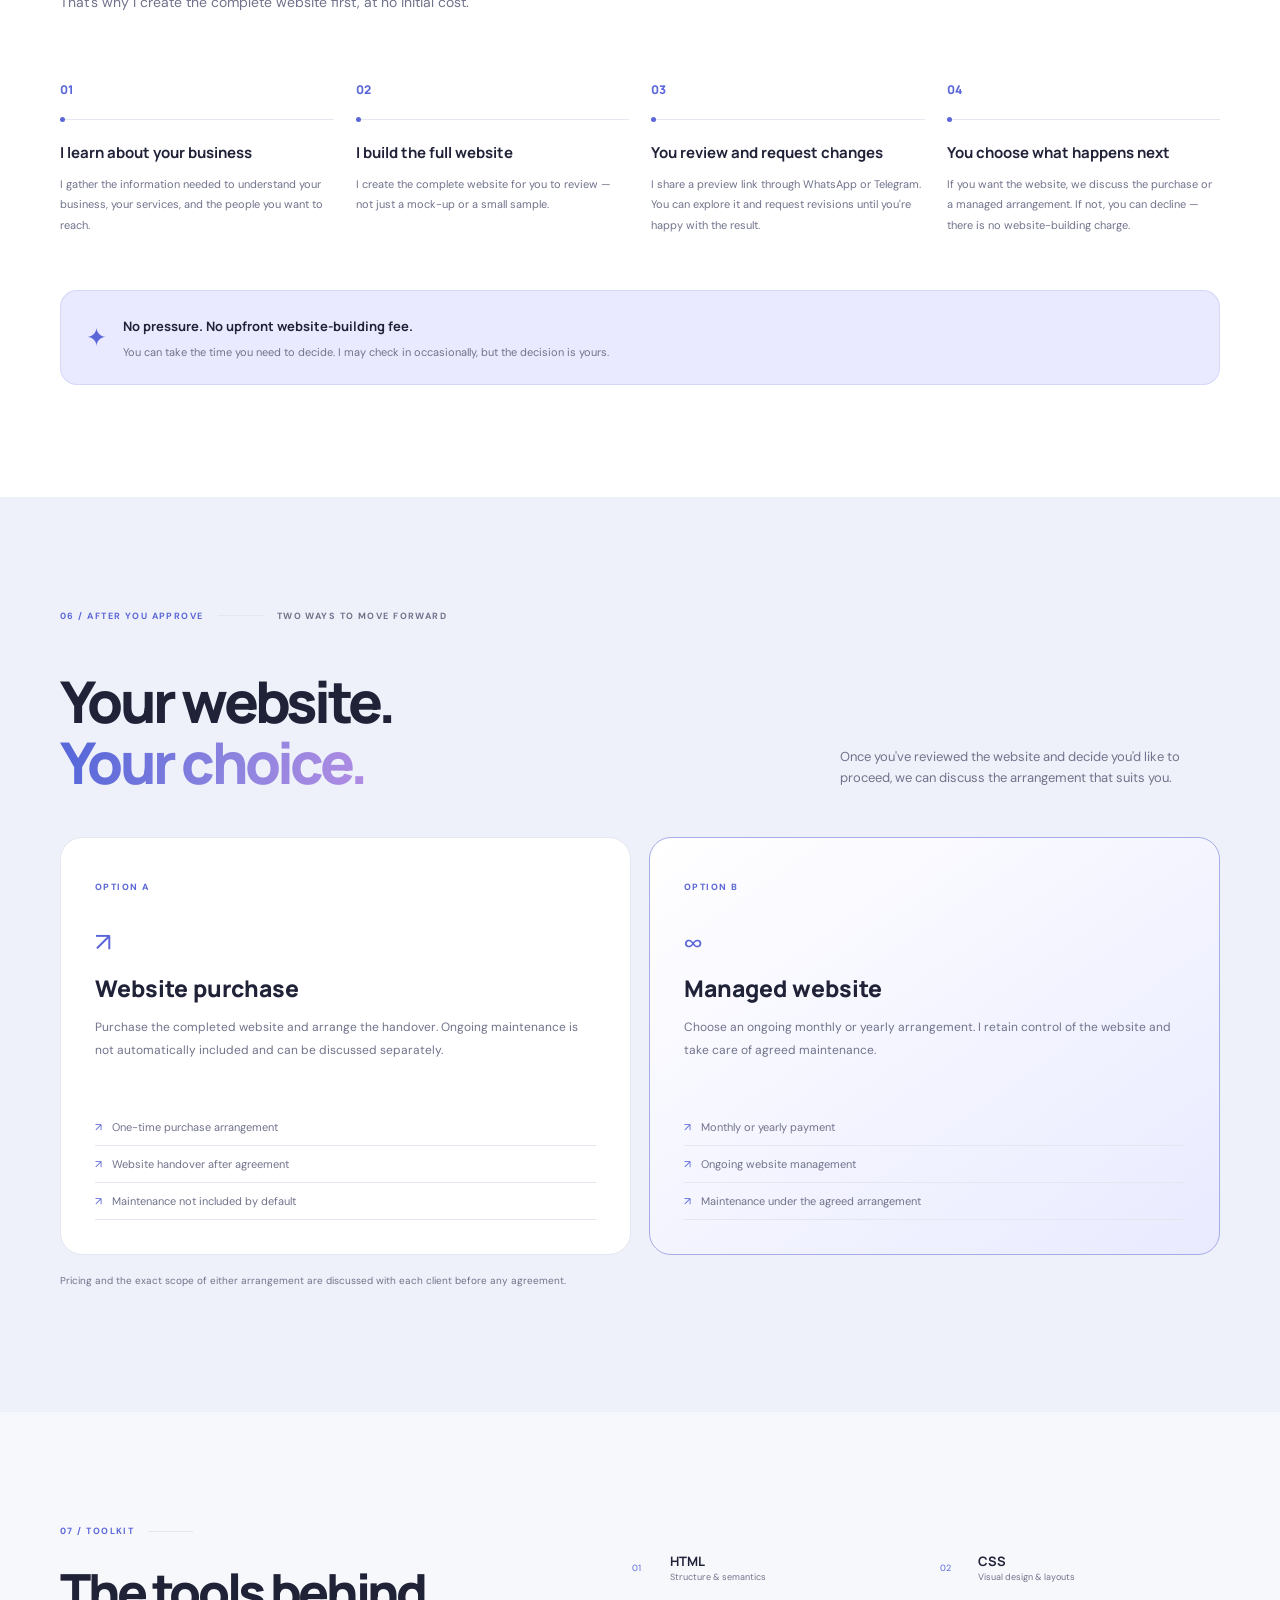
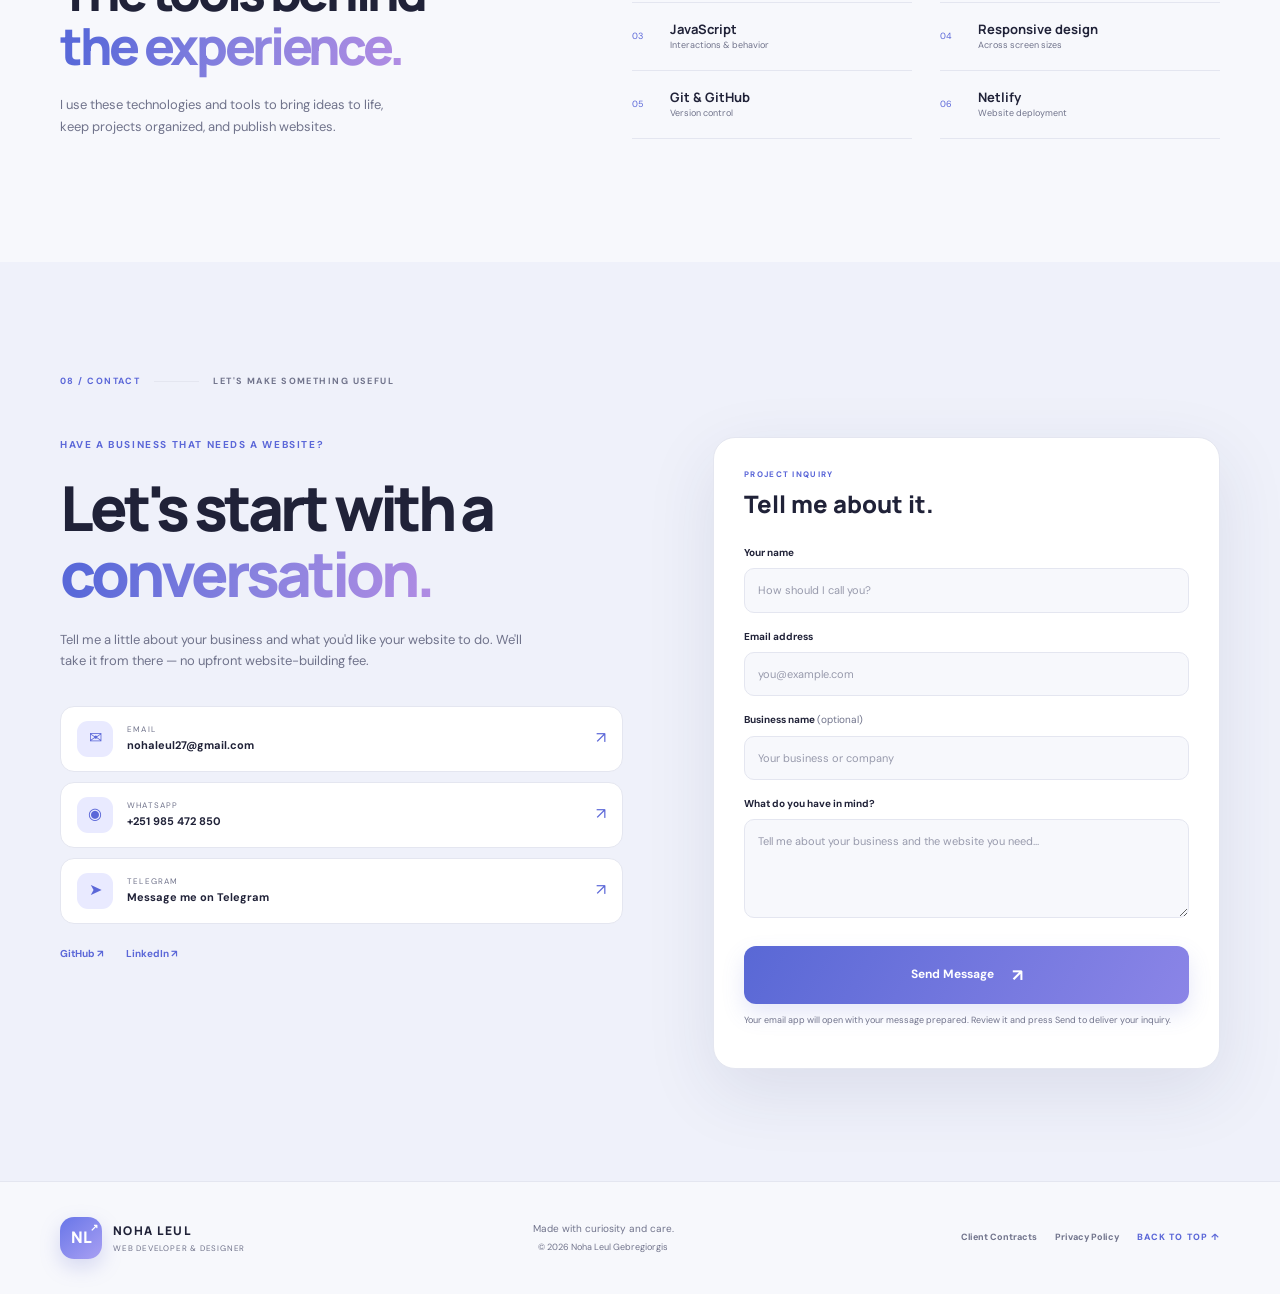
==== commit 72dd6835: "Add files via upload" ====
--- a/index.html
+++ b/index.html
@@ -112,7 +112,8 @@
           <div class="project-info">
             <div class="project-topline"><span class="project-type">CROCHET BUSINESS WEBSITE</span><span class="project-number">PROJECT 002</span></div>
             <h3>Nina Crochet</h3>
-            <p>An elegant and visually engaging website for Nina Crochet, showcasing crochet products through a dedicated online shopping experience. Designed to present the brand and its products in an attractive, accessible way.</p>
+            <p>An elegant and visually engaging website for Nina Crochet, showcasing crochet products through a dedicated online shopping experience. Designed to present the brand and its products in an attractive and accessible way.</p>
+            <p class="project-role"><strong>My role:</strong> Website Designer and Developer.</p>
             <div class="tag-list"><span>Website design</span><span>Web development</span><span>Product selling</span><span>Responsive design</span></div>
             <div class="project-links"><a class="button button-primary" href="https://ninacrochet.netlify.app/" target="_blank" rel="noopener">Visit Website ↗</a></div>
           </div>
@@ -177,17 +178,16 @@
             </div>
             <div class="social-links"><a href="https://github.com/NohaLeul" target="_blank" rel="noopener">GitHub ↗</a><a href="https://www.linkedin.com/in/noha-leul-7a4673451/" target="_blank" rel="noopener">LinkedIn ↗</a></div>
           </div>
-          <form class="contact-form reveal" name="portfolio-contact" method="POST" data-netlify="true" netlify-honeypot="bot-field" action="/?success=true">
-            <input type="hidden" name="form-name" value="portfolio-contact">
-            <p class="hidden-field"><label>Don't fill this out: <input name="bot-field"></label></p>
+          <form class="contact-form reveal" id="portfolioContactForm" name="portfolio-contact">
             <div class="form-heading"><span>PROJECT INQUIRY</span><b>Tell me about it.</b></div>
             <label for="name">Your name</label><input id="name" name="name" type="text" placeholder="How should I call you?" required>
             <label for="email">Email address</label><input id="email" name="email" type="email" placeholder="you@example.com" required>
             <label for="business">Business name <span>(optional)</span></label><input id="business" name="business" type="text" placeholder="Your business or company">
             <label for="message">What do you have in mind?</label><textarea id="message" name="message" rows="4" placeholder="Tell me about your business and the website you need..." required></textarea>
-            <button class="button button-primary submit-button" type="submit">Send inquiry <span>↗</span></button>
-            <p class="form-note">This form is configured for Netlify Forms. After deployment, enable form detection in your Netlify site settings to receive submissions.</p>
-            <p class="form-success" id="formSuccess" role="status" hidden>Thanks for reaching out! Your message has been submitted.</p>
+            <button class="button button-primary submit-button" type="submit">Send Message <span>↗</span></button>
+            <p class="form-note">Your email app will open with your message prepared. Review it and press Send to deliver your inquiry.</p>
+            <p class="form-success" id="formSuccess" role="status" hidden>Your message is ready in Gmail. Please review it and press Send to deliver it.</p>
+            <p class="form-note" id="formOpenError" role="status" hidden>We couldn't open Gmail in a new tab. Please allow pop-ups for this site or email nohaleul27@gmail.com directly.</p>
           </form>
         </div>
       </div>
--- a/css/style.css
+++ b/css/style.css
@@ -72,3 +72,5 @@
 }
 
 @media(min-width:701px) and (max-width:1100px){.nav{gap:14px;font-size:10px}.site-header{gap:18px}}
+
+.project-role{font-size:11px!important;color:var(--muted);margin:10px 0 0!important}.project-role strong{color:var(--ink)}
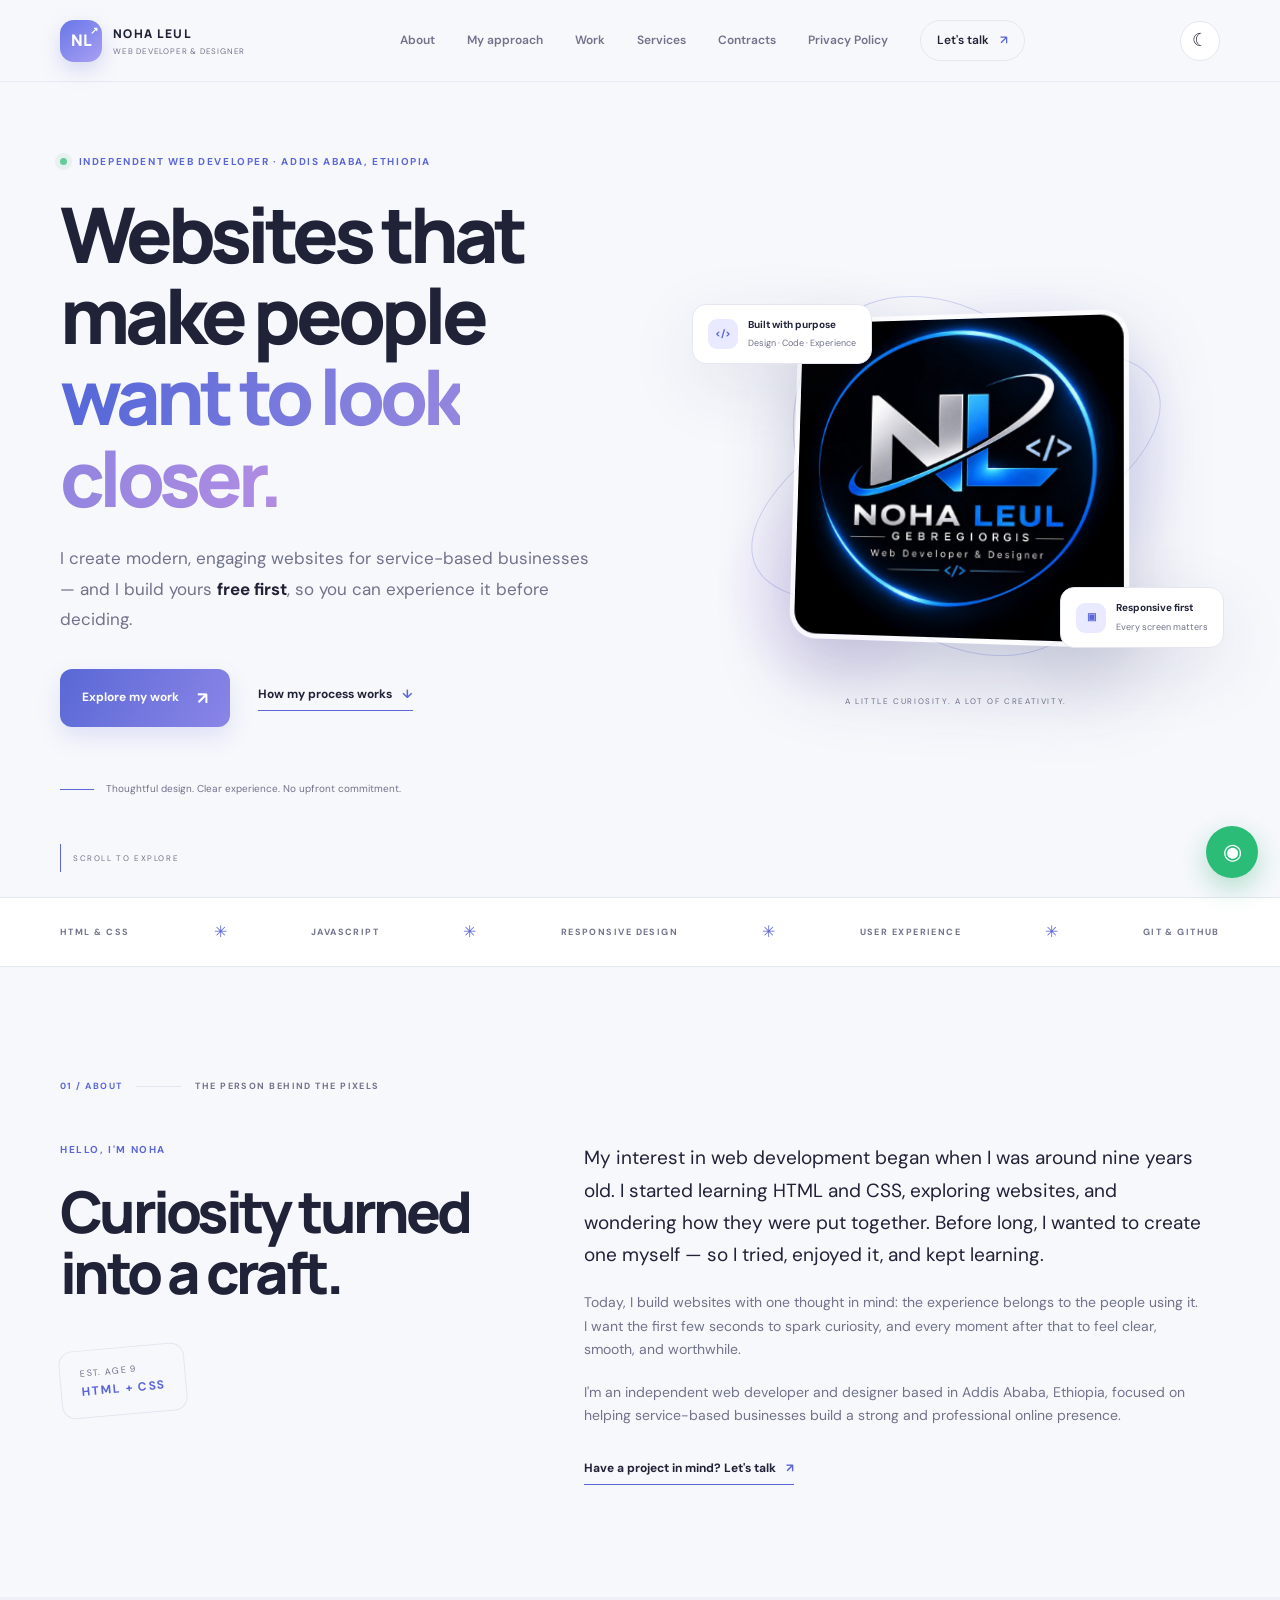
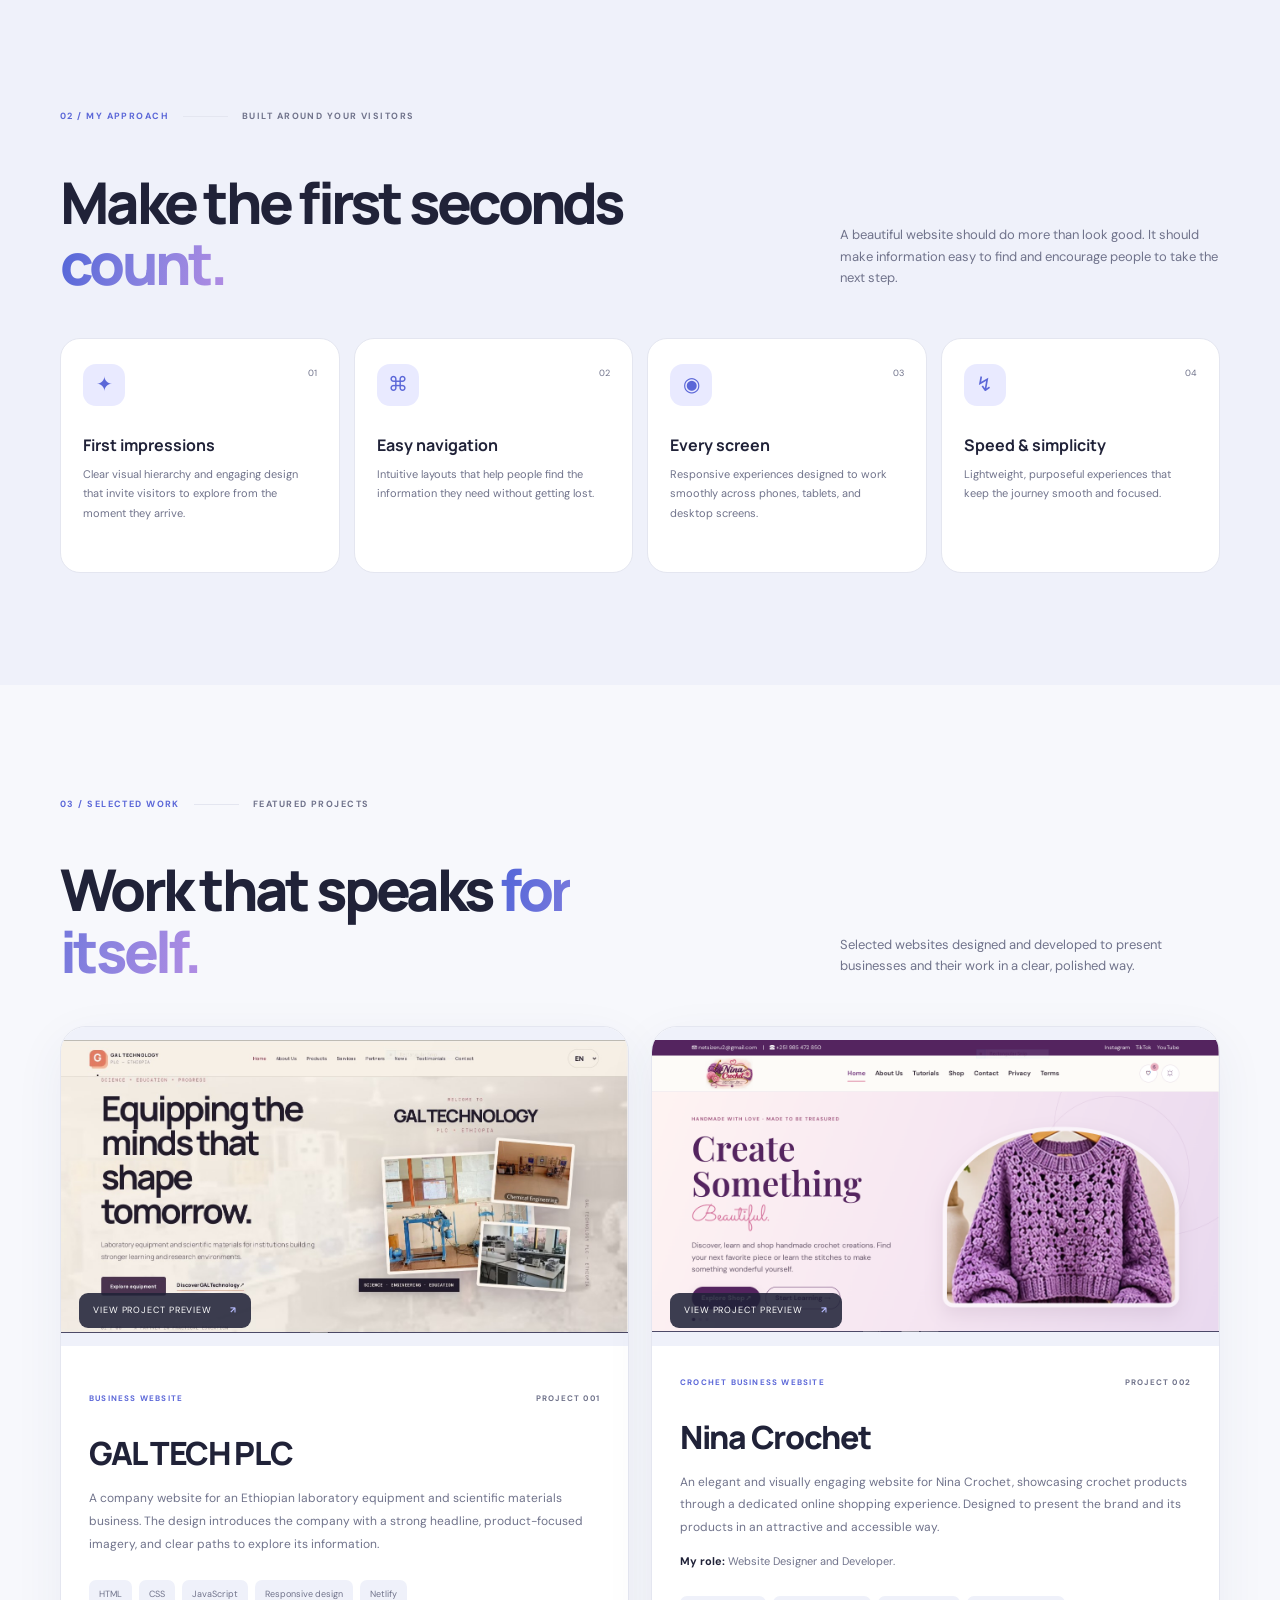
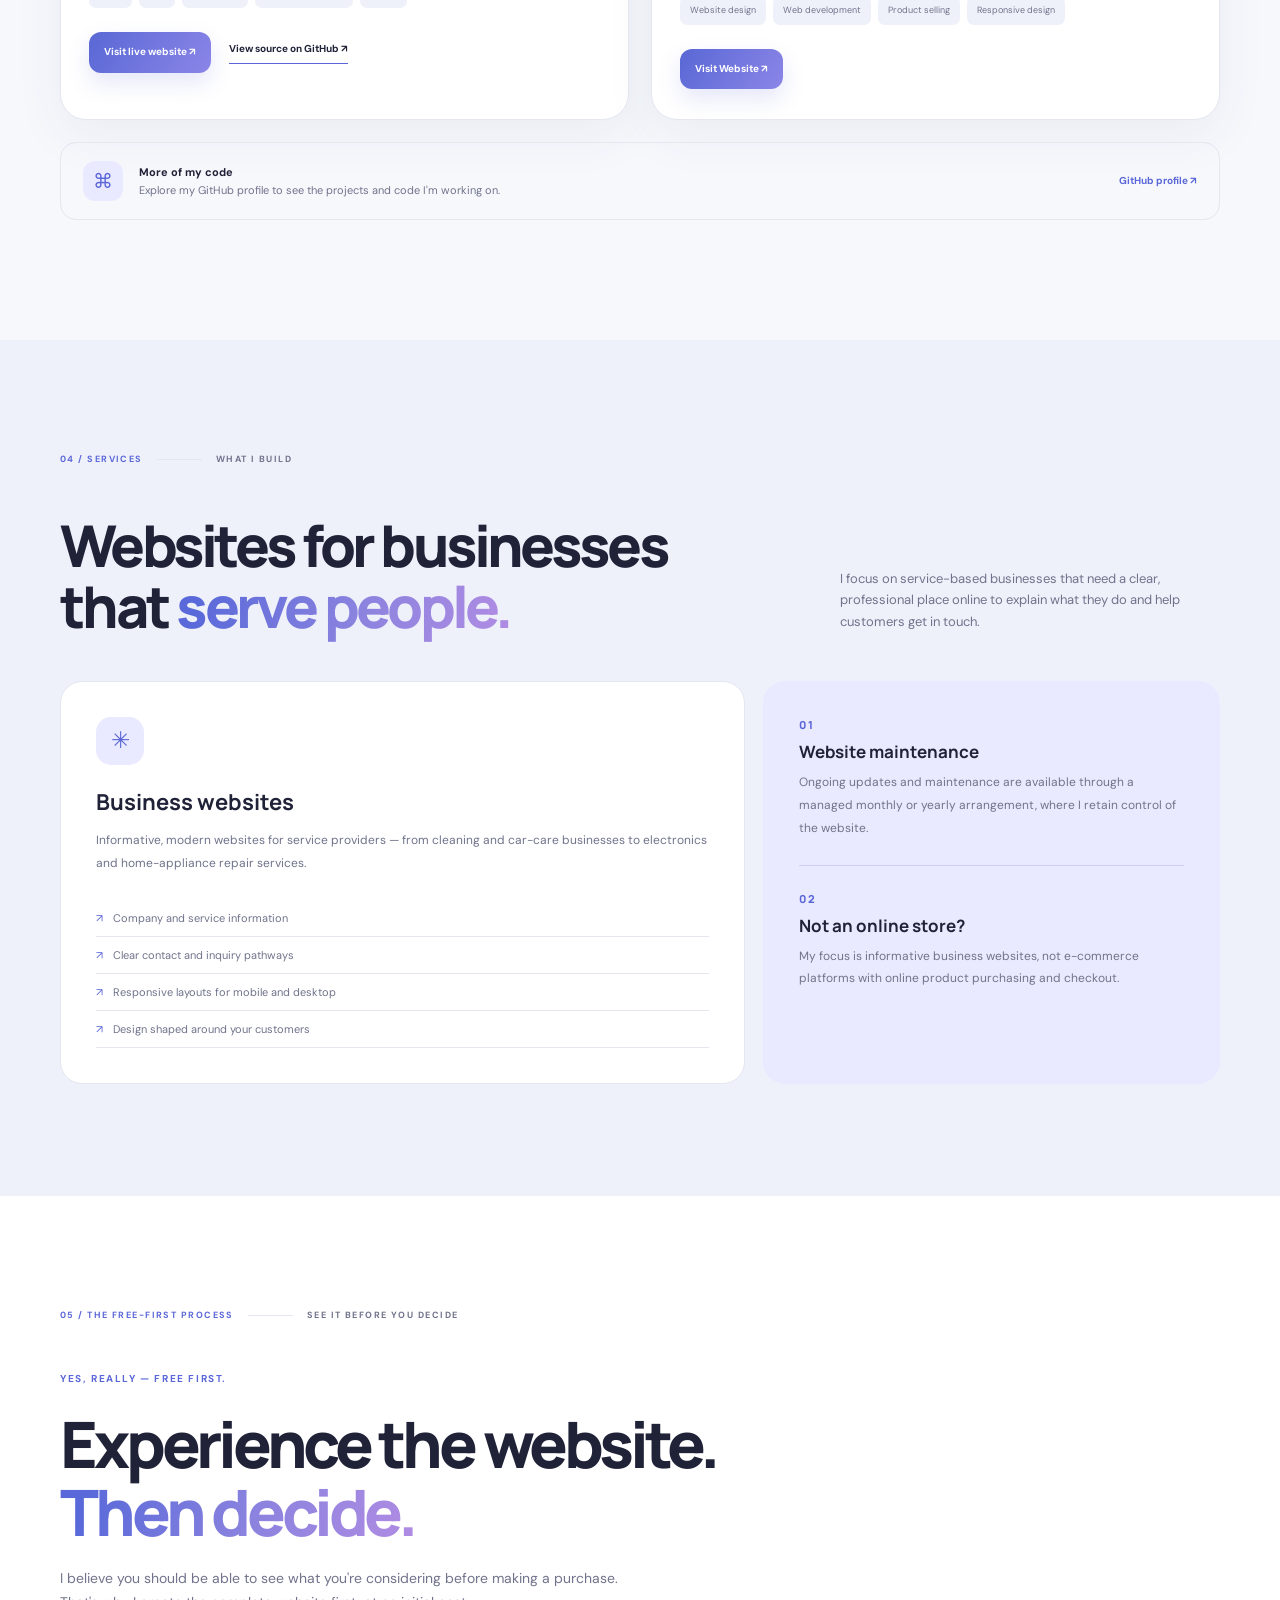
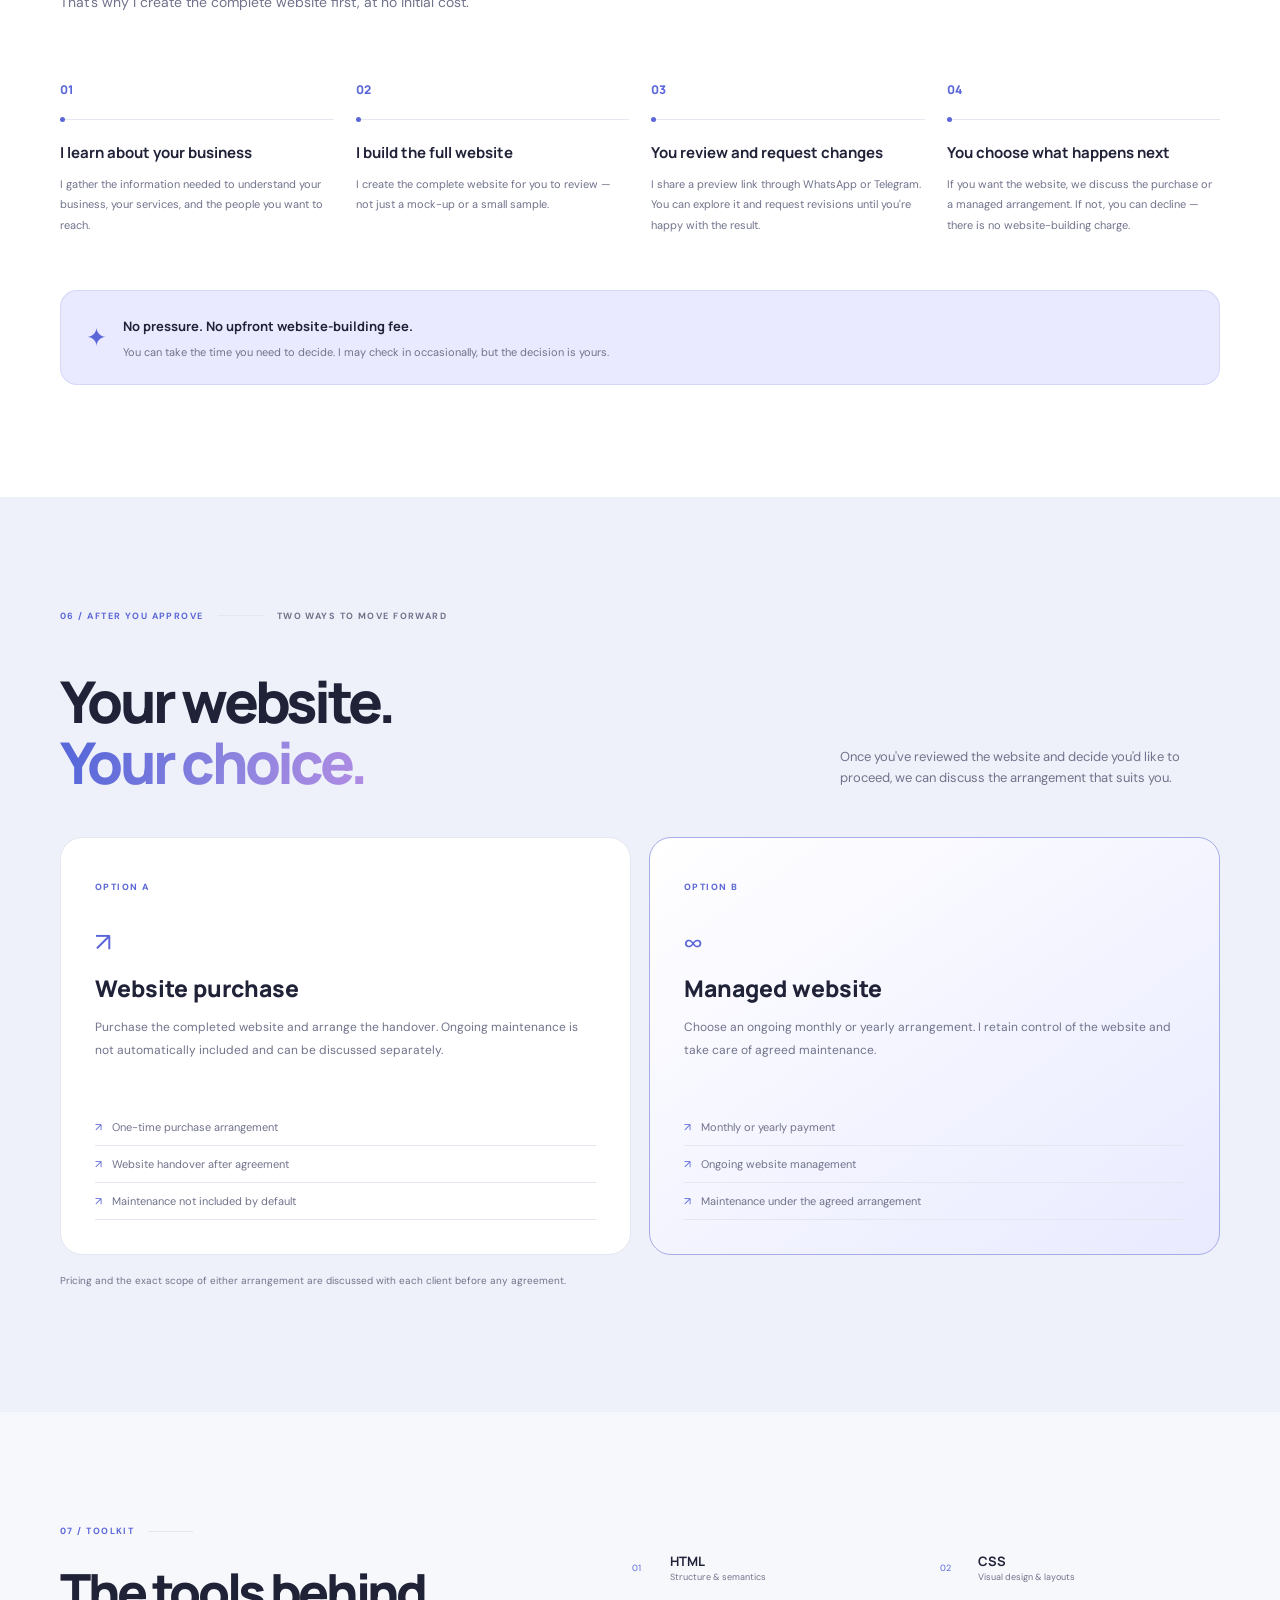
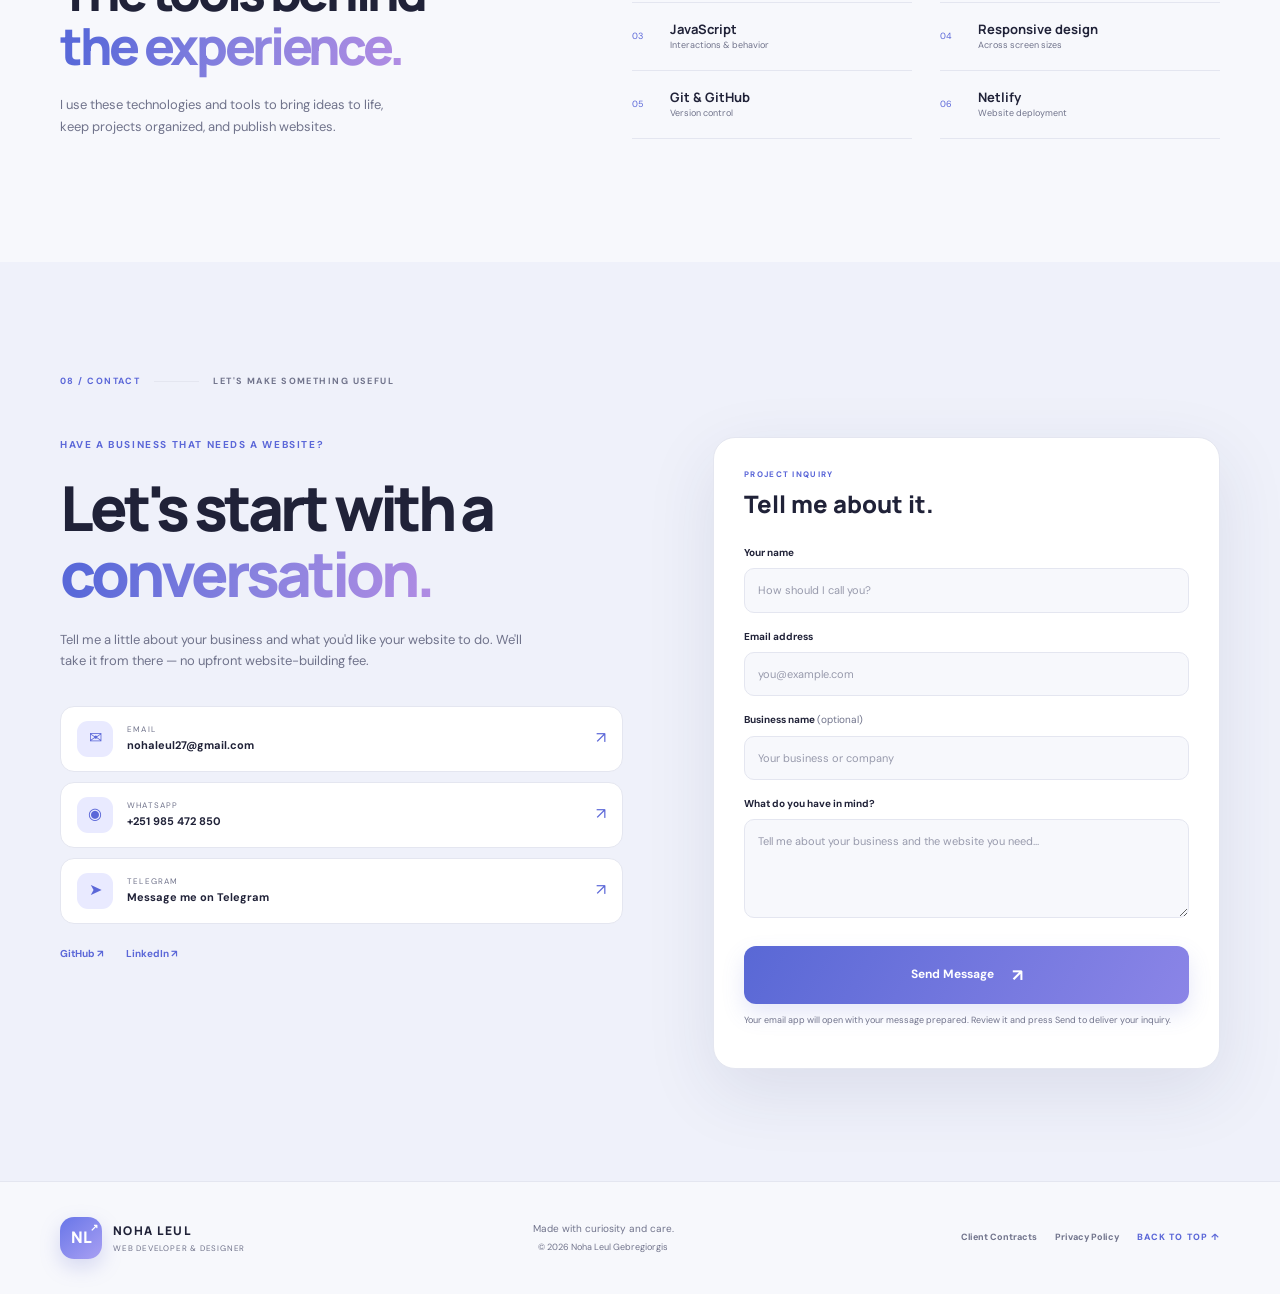
==== commit 6bbdc82d: "Add files via upload" ====
--- a/index.html
+++ b/index.html
@@ -106,7 +106,7 @@
         </article>
         <article class="project-card reveal">
           <button class="project-image-button" type="button" data-preview-src="assets/nina-crochet-preview.png" data-preview-caption="Nina Crochet · Crochet business / product-selling website" aria-label="Open larger preview of Nina Crochet website">
-            <img src="assets/nina-crochet-preview.png" alt="Supplied homepage screenshot of the Nina Crochet website">
+            <img src="assets/nina-crochet-preview2.png" alt="Supplied homepage screenshot of the Nina Crochet website">
             <span class="image-overlay">VIEW PROJECT PREVIEW <b>↗</b></span>
           </button>
           <div class="project-info">
@@ -115,7 +115,7 @@
             <p>An elegant and visually engaging website for Nina Crochet, showcasing crochet products through a dedicated online shopping experience. Designed to present the brand and its products in an attractive and accessible way.</p>
             <p class="project-role"><strong>My role:</strong> Website Designer and Developer.</p>
             <div class="tag-list"><span>Website design</span><span>Web development</span><span>Product selling</span><span>Responsive design</span></div>
-            <div class="project-links"><a class="button button-primary" href="https://ninacrochet.netlify.app/" target="_blank" rel="noopener">Visit Website ↗</a></div>
+            <div class="project-links"><a class="button button-primary" href="https://ninacraftwear.netlify.app/" target="_blank" rel="noopener">Visit Website ↗</a></div>
           </div>
         </article>
       </div>
